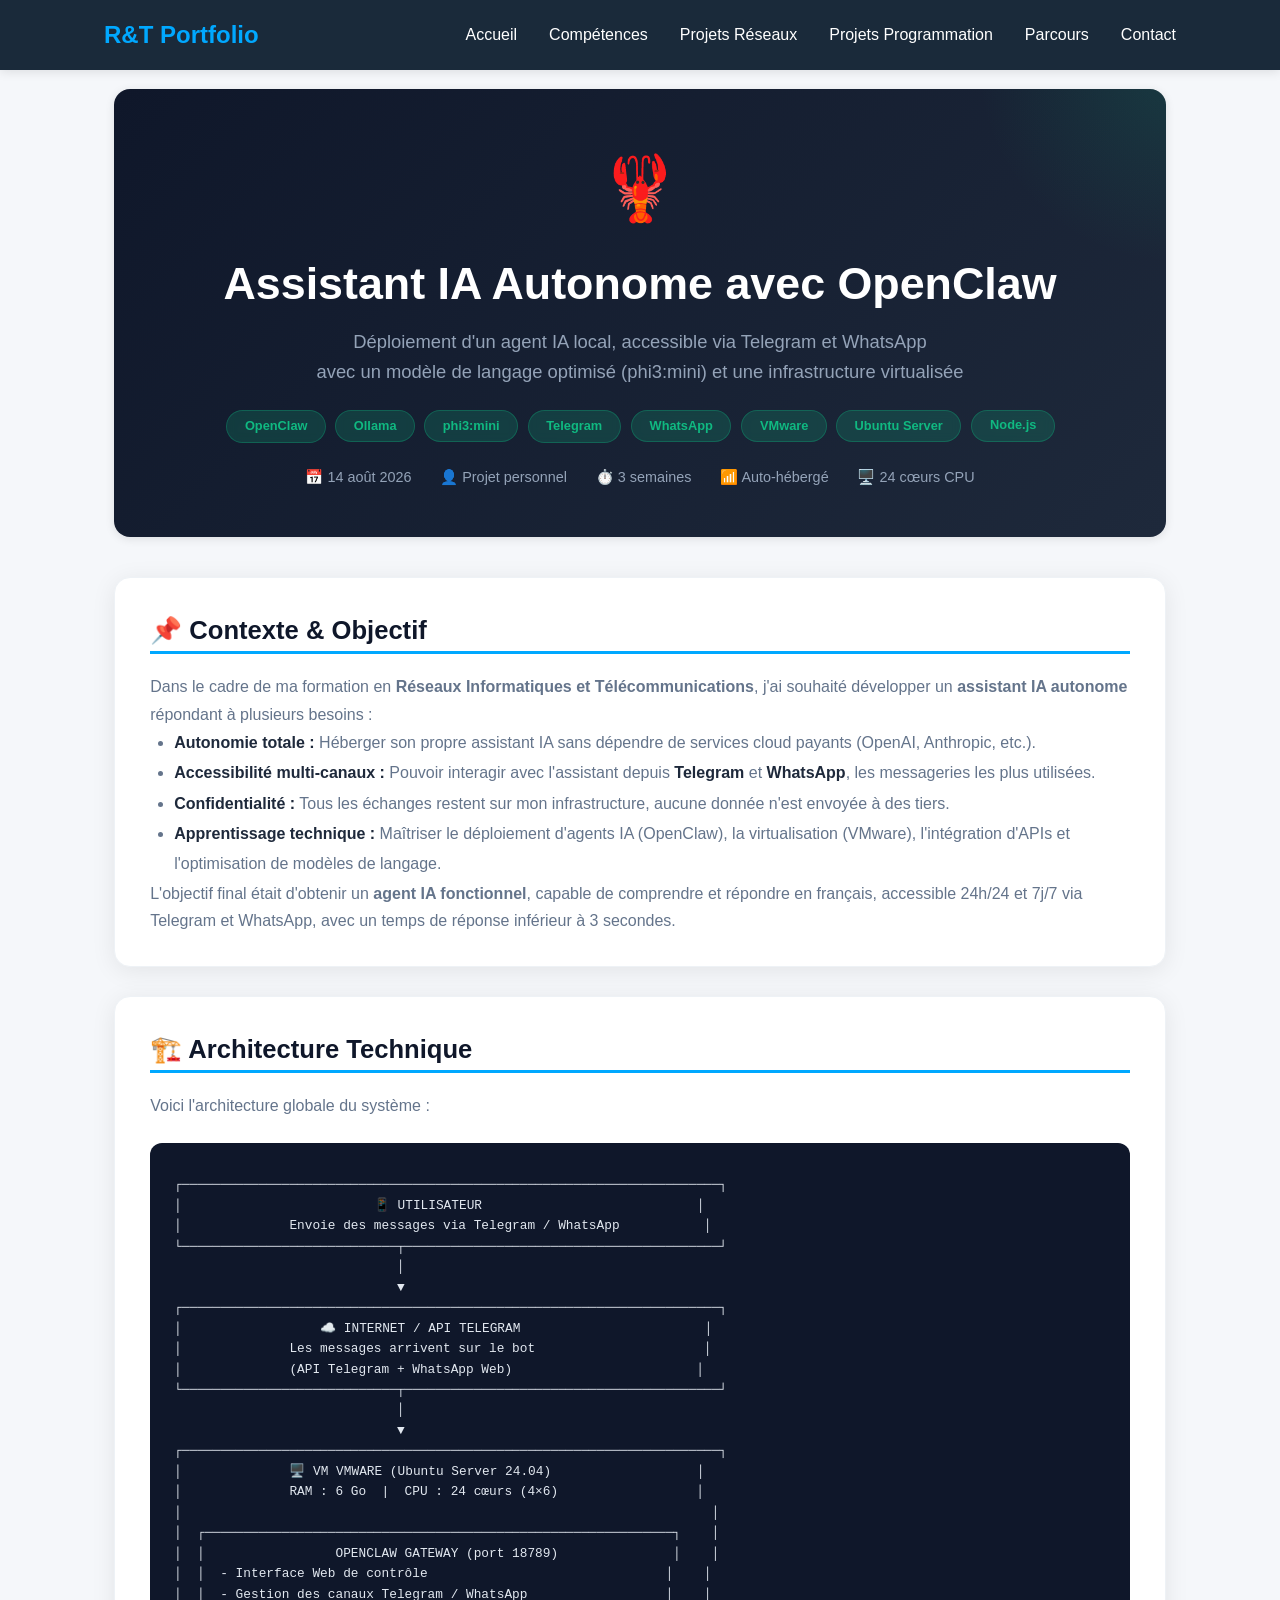
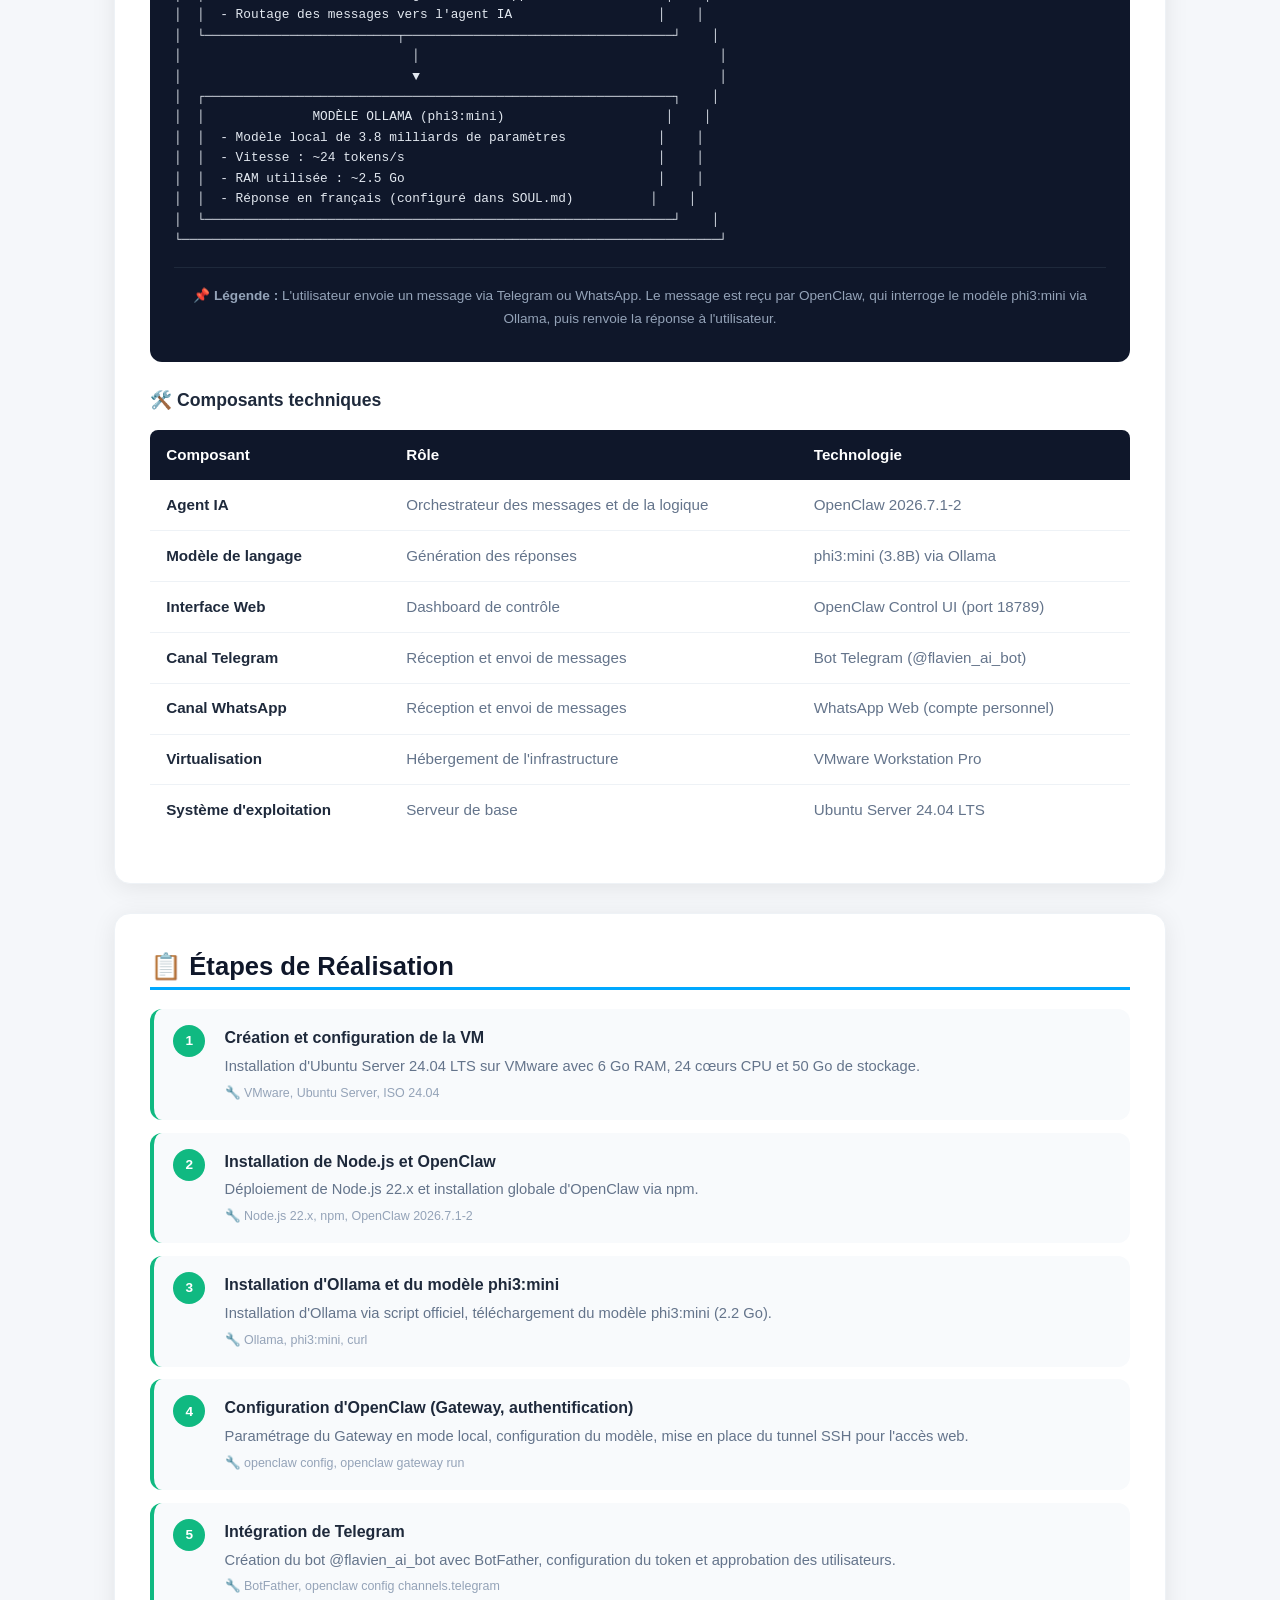
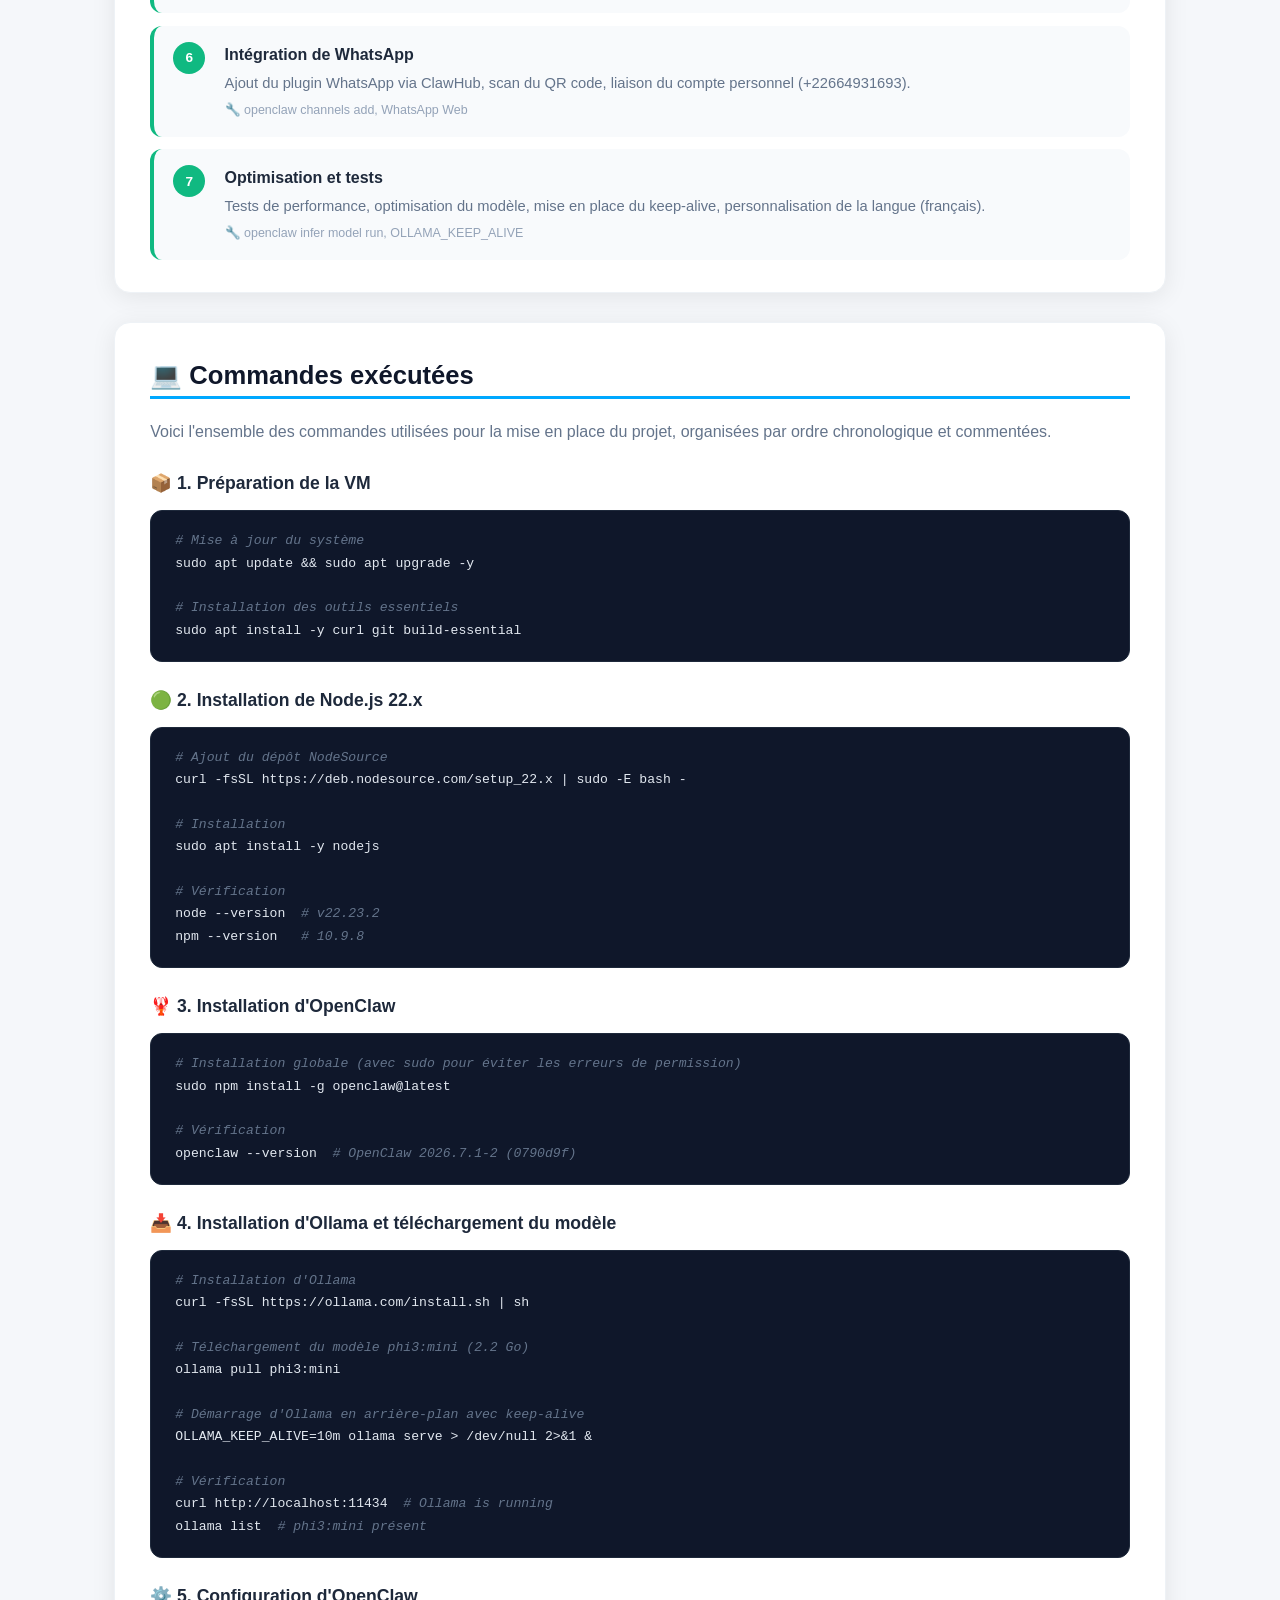
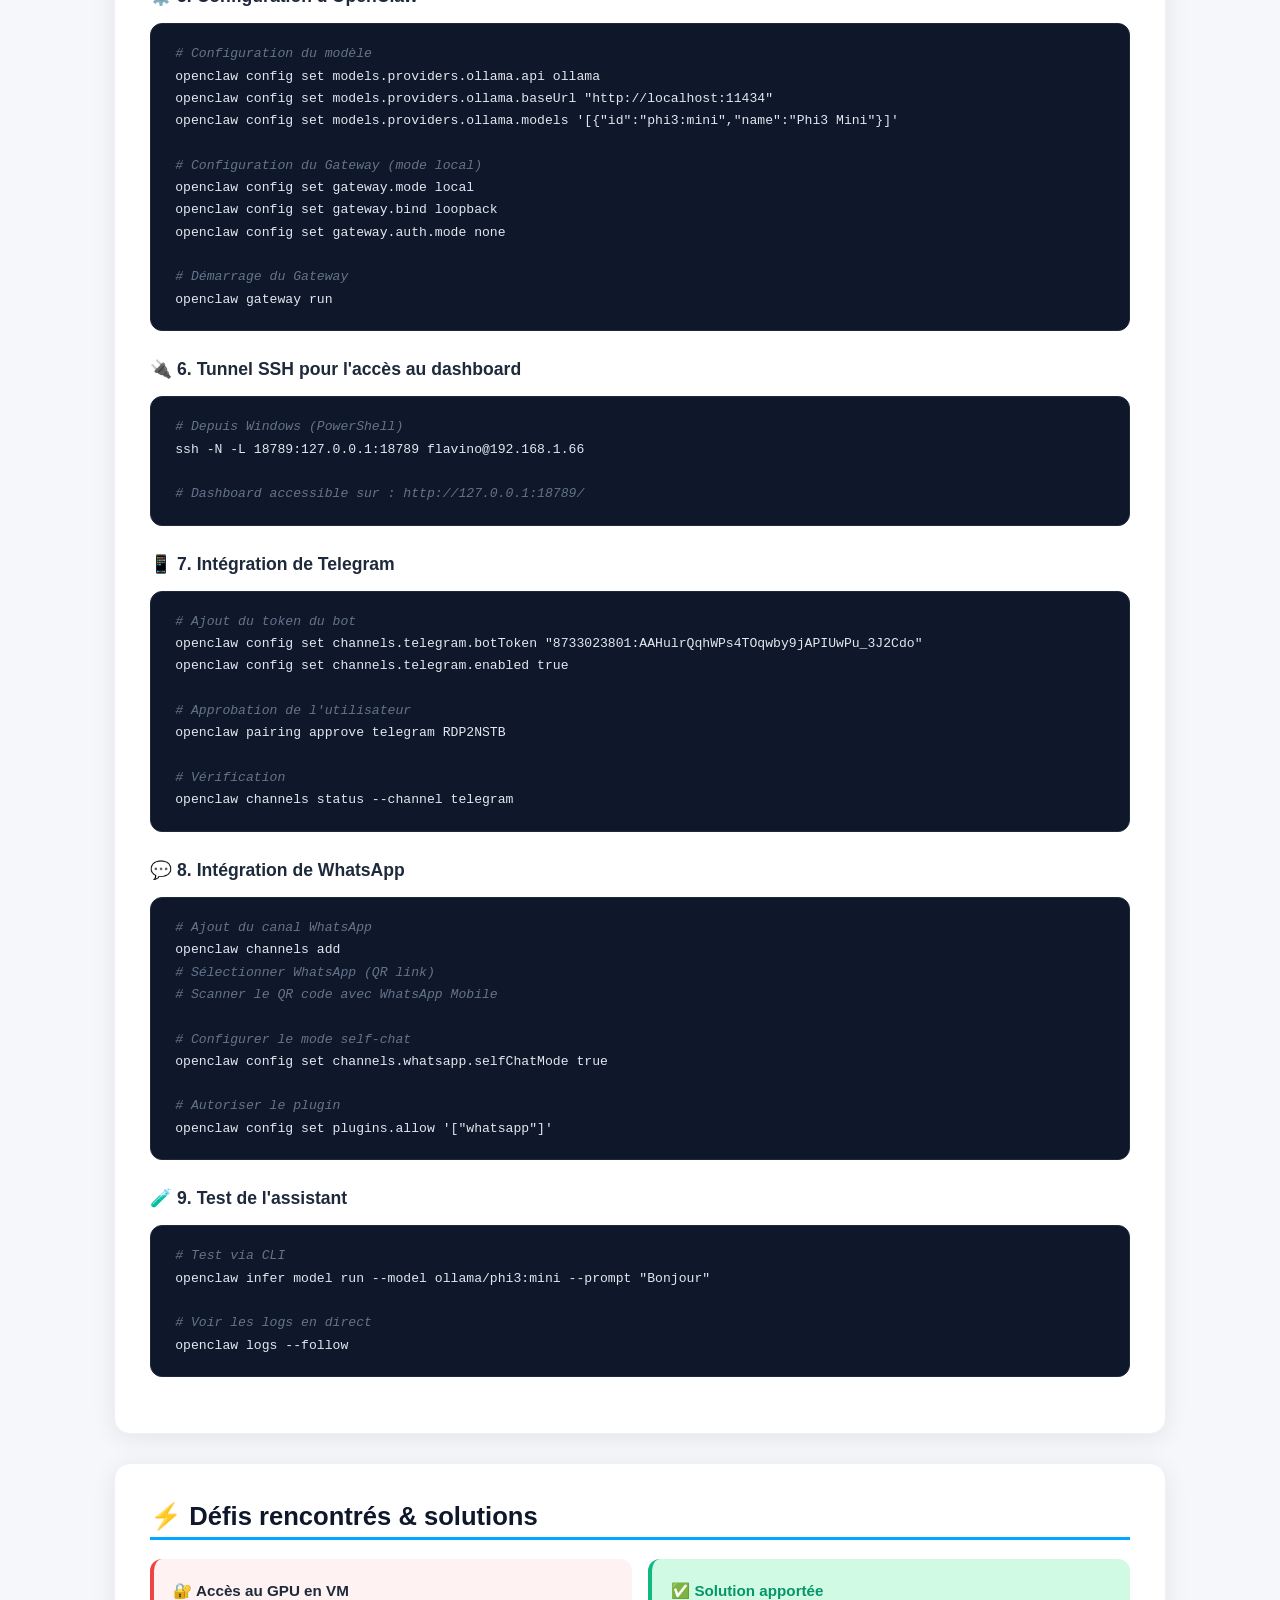
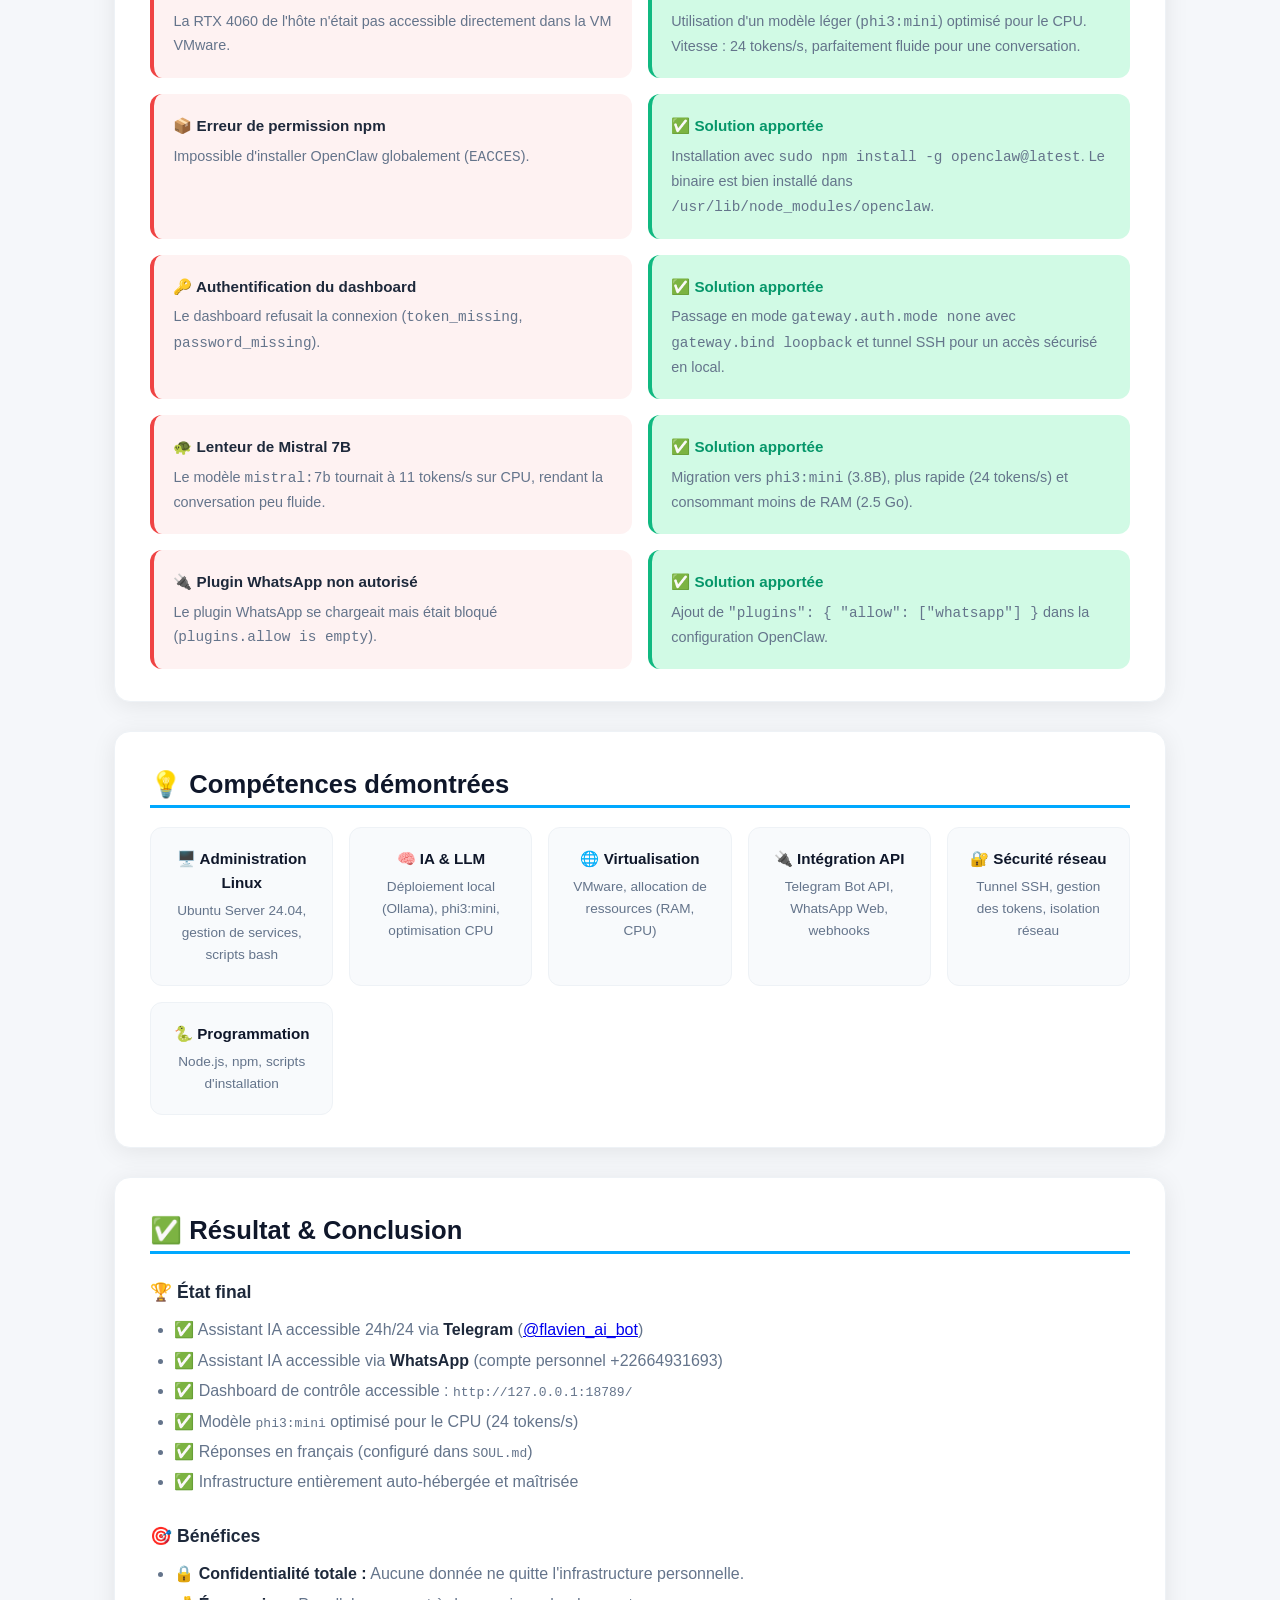
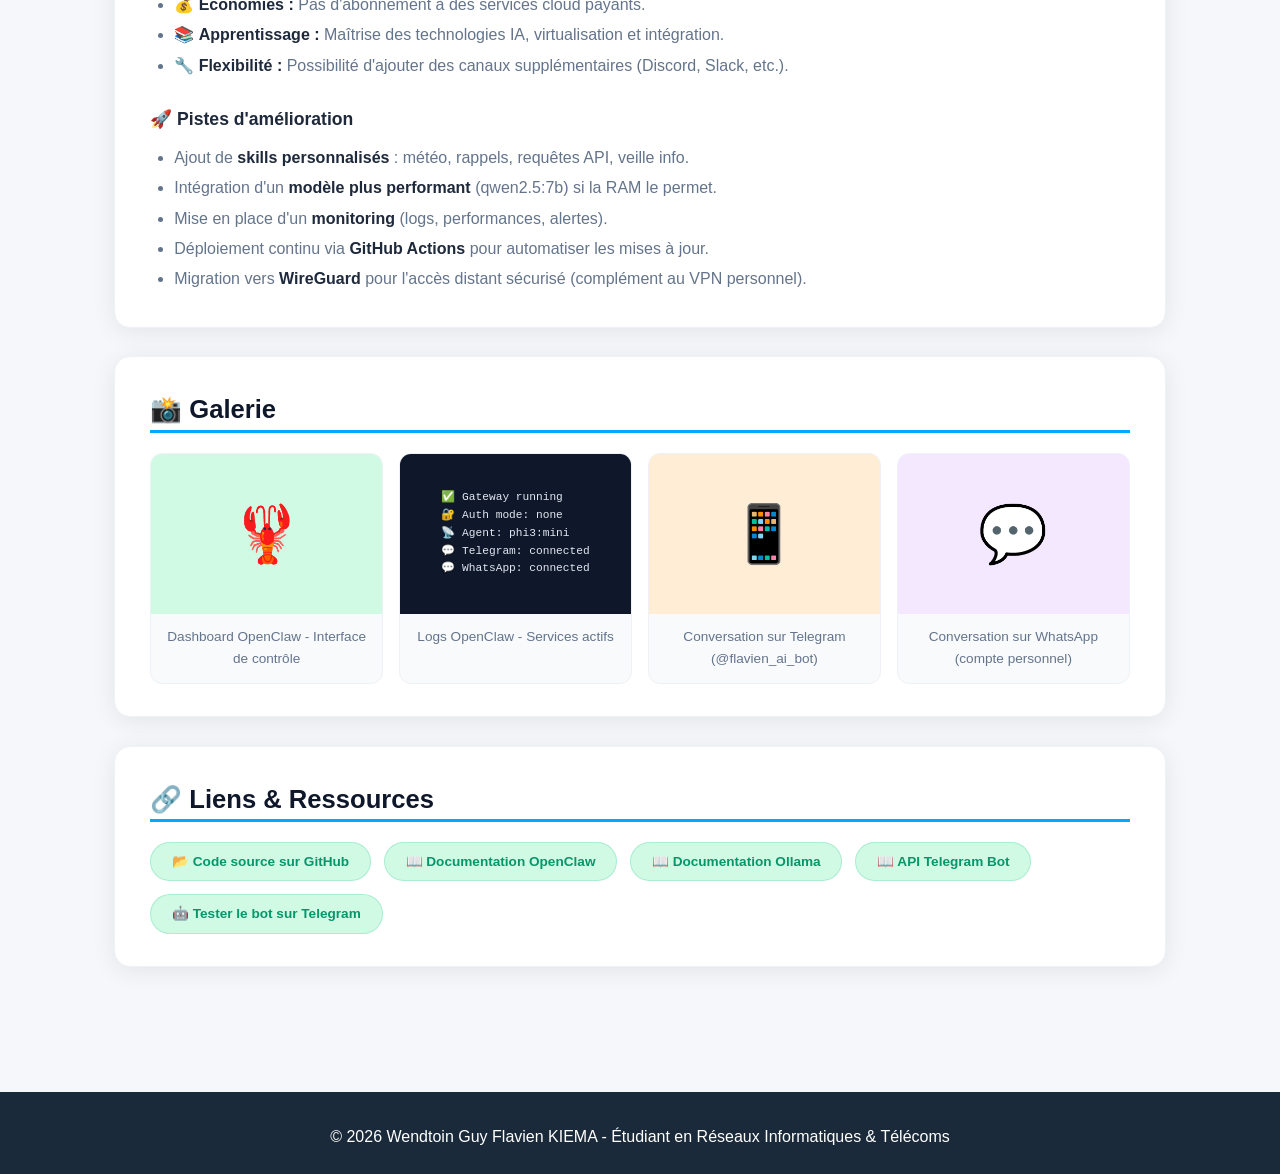
==== projets/openclaw-assistant/index.html @ 51201028 "Ajout du projet OpenClaw - Assistant IA Autonome" ====
<!DOCTYPE html>
<html lang="fr">
<head>
    <meta charset="UTF-8" />
    <meta name="viewport" content="width=device-width, initial-scale=1.0" />
    <meta name="description" content="Déploiement d'un assistant IA autonome avec OpenClaw, Ollama et intégration Telegram/WhatsApp." />
    <title>OpenClaw - Assistant IA Autonome</title>
    <link rel="stylesheet" href="../../css/style.css" />
    <style>
        /* ========== VARIABLES ========== */
        :root {
            --primary: #0f172a;
            --primary-light: #1e293b;
            --accent: #10b981;
            --accent-hover: #059669;
            --accent-light: #d1fae5;
            --text: #1e293b;
            --text-light: #64748b;
            --bg: #f8fafc;
            --white: #ffffff;
            --shadow: 0 4px 24px rgba(0, 0, 0, 0.08);
            --radius: 16px;
            --transition: 0.3s ease;
        }

        /* ========== PAGE LAYOUT ========== */
        .projet-detail {
            max-width: 1100px;
            margin: 0 auto;
            padding: 2rem 1.5rem 4rem;
        }

        /* ========== BACK LINK ========== */
        .back-link {
            display: inline-flex;
            align-items: center;
            gap: 0.5rem;
            color: var(--text-light);
            text-decoration: none;
            font-weight: 500;
            font-size: 0.95rem;
            transition: var(--transition);
            margin-bottom: 2rem;
        }
        .back-link:hover {
            color: var(--accent);
            transform: translateX(-4px);
        }

        /* ========== HEADER ========== */
        .projet-header {
            text-align: center;
            padding: 3rem 2rem;
            background: linear-gradient(135deg, var(--primary) 0%, var(--primary-light) 100%);
            border-radius: var(--radius);
            margin-bottom: 2.5rem;
            position: relative;
            overflow: hidden;
        }
        .projet-header::before {
            content: '';
            position: absolute;
            top: -50%;
            right: -20%;
            width: 400px;
            height: 400px;
            background: radial-gradient(circle, rgba(16, 185, 129, 0.15) 0%, transparent 70%);
            border-radius: 50%;
        }
        .projet-header .icon {
            font-size: 4rem;
            display: block;
            margin-bottom: 0.5rem;
            position: relative;
        }
        .projet-header h1 {
            font-size: 2.8rem;
            font-weight: 800;
            color: #fff;
            margin: 0.5rem 0;
            position: relative;
        }
        .projet-header .sous-titre {
            font-size: 1.15rem;
            color: #94a3b8;
            max-width: 650px;
            margin: 0 auto 1.5rem;
            position: relative;
        }
        .projet-badges {
            display: flex;
            flex-wrap: wrap;
            justify-content: center;
            gap: 0.6rem;
            position: relative;
        }
        .badge {
            background: rgba(16, 185, 129, 0.2);
            color: var(--accent);
            padding: 0.3rem 1.1rem;
            border-radius: 50px;
            font-size: 0.8rem;
            font-weight: 600;
            border: 1px solid rgba(16, 185, 129, 0.3);
            backdrop-filter: blur(4px);
        }
        .projet-meta {
            display: flex;
            justify-content: center;
            flex-wrap: wrap;
            gap: 1.8rem;
            margin-top: 1.5rem;
            color: #94a3b8;
            font-size: 0.9rem;
            position: relative;
        }
        .projet-meta span {
            display: flex;
            align-items: center;
            gap: 0.4rem;
        }

        /* ========== SECTIONS ========== */
        .projet-section {
            background: var(--white);
            padding: 2rem 2.2rem;
            margin: 1.8rem 0;
            border-radius: var(--radius);
            box-shadow: var(--shadow);
            border: 1px solid #eef2f6;
            transition: var(--transition);
        }
        .projet-section:hover {
            border-color: var(--accent);
        }
        .projet-section h2 {
            color: var(--primary);
            font-size: 1.6rem;
            font-weight: 700;
            margin-top: 0;
            margin-bottom: 1.2rem;
            display: flex;
            align-items: center;
            gap: 0.6rem;
        }
        .projet-section h3 {
            color: var(--text);
            font-size: 1.1rem;
            font-weight: 600;
            margin: 1.5rem 0 0.6rem;
        }
        .projet-section p {
            color: var(--text-light);
            line-height: 1.7;
        }
        .projet-section ul {
            color: var(--text-light);
            line-height: 1.9;
            padding-left: 1.5rem;
        }
        .projet-section ul li strong {
            color: var(--text);
        }

        /* ========== SCHÉMA ========== */
        .schema-container {
            background: #0f172a;
            padding: 2rem 1.5rem;
            border-radius: 12px;
            margin: 1.5rem 0;
            overflow-x: auto;
        }
        .schema-container pre {
            color: #e2e8f0;
            font-family: 'JetBrains Mono', 'Fira Code', monospace;
            font-size: 0.8rem;
            line-height: 1.6;
            margin: 0;
            white-space: pre;
        }
        .schema-container .schema-legend {
            color: #94a3b8;
            font-size: 0.85rem;
            margin-top: 1rem;
            text-align: center;
            border-top: 1px solid #1e293b;
            padding-top: 1rem;
        }

        /* ========== TABLEAU ========== */
        .component-table {
            width: 100%;
            border-collapse: collapse;
            margin: 1rem 0;
            font-size: 0.95rem;
        }
        .component-table th {
            background: var(--primary);
            color: #fff;
            padding: 0.8rem 1rem;
            text-align: left;
            font-weight: 600;
        }
        .component-table th:first-child { border-radius: 8px 0 0 0; }
        .component-table th:last-child { border-radius: 0 8px 0 0; }
        .component-table td {
            padding: 0.8rem 1rem;
            border-bottom: 1px solid #eef2f6;
            color: var(--text-light);
        }
        .component-table tr:last-child td { border-bottom: none; }
        .component-table tr:hover td { background: #f8fafc; }
        .component-table td strong { color: var(--text); }

        /* ========== TIMELINE ========== */
        .timeline-etapes {
            display: flex;
            flex-direction: column;
            gap: 0.8rem;
        }
        .etape-item {
            display: flex;
            align-items: flex-start;
            gap: 1.2rem;
            padding: 1rem 1.2rem;
            background: #f8fafc;
            border-radius: 12px;
            border-left: 4px solid var(--accent);
            transition: var(--transition);
        }
        .etape-item:hover {
            background: #f1f5f9;
            transform: translateX(4px);
        }
        .etape-numero {
            background: var(--accent);
            color: #fff;
            width: 32px;
            height: 32px;
            border-radius: 50%;
            display: flex;
            align-items: center;
            justify-content: center;
            font-weight: 700;
            font-size: 0.85rem;
            flex-shrink: 0;
        }
        .etape-contenu h4 {
            margin: 0 0 0.2rem 0;
            color: var(--text);
            font-size: 1rem;
        }
        .etape-contenu p {
            margin: 0;
            color: var(--text-light);
            font-size: 0.92rem;
        }
        .etape-contenu .etape-outils {
            font-size: 0.78rem;
            color: #94a3b8;
            margin-top: 0.3rem;
            display: block;
        }

        /* ========== DÉFIS ========== */
        .defis-grid {
            display: grid;
            grid-template-columns: 1fr 1fr;
            gap: 1rem;
        }
        .defi-card {
            padding: 1.2rem;
            border-radius: 12px;
            border-left: 4px solid #ef4444;
            background: #fef2f2;
        }
        .defi-card.solution {
            border-left-color: var(--accent);
            background: var(--accent-light);
        }
        .defi-card .defi-titre {
            font-weight: 700;
            color: var(--text);
            font-size: 0.95rem;
        }
        .defi-card .defi-desc {
            color: var(--text-light);
            font-size: 0.9rem;
            margin: 0.3rem 0 0 0;
        }
        .defi-card.solution .defi-titre { color: var(--accent-hover); }

        /* ========== COMPÉTENCES ========== */
        .competences-list {
            display: grid;
            grid-template-columns: repeat(auto-fit, minmax(180px, 1fr));
            gap: 1rem;
        }
        .competence-item {
            background: #f8fafc;
            padding: 1.2rem;
            border-radius: 12px;
            text-align: center;
            border: 1px solid #eef2f6;
            transition: var(--transition);
        }
        .competence-item:hover {
            border-color: var(--accent);
            transform: translateY(-2px);
        }
        .competence-item .cat {
            font-weight: 700;
            color: var(--primary);
            font-size: 0.95rem;
        }
        .competence-item .skills {
            font-size: 0.85rem;
            color: var(--text-light);
            margin-top: 0.3rem;
        }

        /* ========== CODE BLOCKS ========== */
        .code-block {
            background: #0f172a;
            border-radius: 12px;
            padding: 1.2rem 1.5rem;
            margin: 0.8rem 0 1.5rem 0;
            overflow-x: auto;
            border: 1px solid #1e293b;
        }
        .code-block pre {
            margin: 0;
            padding: 0;
            font-family: 'JetBrains Mono', 'Fira Code', 'Cascadia Code', monospace;
        }
        .code-block code {
            color: #e2e8f0;
            font-size: 0.82rem;
            line-height: 1.7;
            display: block;
            white-space: pre;
            font-family: 'JetBrains Mono', 'Fira Code', monospace;
        }
        .code-block .comment {
            color: #64748b;
            font-style: italic;
        }
        .code-block .command {
            color: #10b981;
        }
        .code-block .string {
            color: #fbbf24;
        }
        .code-block .variable {
            color: #60a5fa;
        }
        .code-block .red {
            color: #ef4444;
        }
        .code-block .yellow {
            color: #facc15;
        }

        /* ========== GALERIE ========== */
        .galerie-grid {
            display: grid;
            grid-template-columns: repeat(auto-fit, minmax(220px, 1fr));
            gap: 1rem;
        }
        .galerie-item {
            background: #f8fafc;
            border-radius: 12px;
            overflow: hidden;
            border: 1px solid #eef2f6;
            transition: var(--transition);
        }
        .galerie-item:hover {
            transform: translateY(-4px);
            box-shadow: var(--shadow);
        }
        .galerie-item .preview {
            height: 160px;
            display: flex;
            align-items: center;
            justify-content: center;
            font-size: 3.5rem;
            background: #f1f5f9;
        }
        .galerie-item .preview.green { background: #d1fae5; }
        .galerie-item .preview.dark { background: #0f172a; color: #e2e8f0; }
        .galerie-item .preview.orange { background: #ffedd5; }
        .galerie-item .preview.purple { background: #f3e8ff; }
        .galerie-item .caption {
            padding: 0.8rem;
            text-align: center;
            font-size: 0.85rem;
            color: var(--text-light);
            font-weight: 500;
        }

        /* ========== RESSOURCES ========== */
        .ressources-links {
            display: flex;
            flex-wrap: wrap;
            gap: 0.8rem;
        }
        .ressources-links a {
            background: var(--accent-light);
            color: var(--accent-hover);
            padding: 0.5rem 1.3rem;
            border-radius: 50px;
            text-decoration: none;
            font-weight: 600;
            font-size: 0.85rem;
            border: 1px solid rgba(16, 185, 129, 0.2);
            transition: var(--transition);
        }
        .ressources-links a:hover {
            background: var(--accent);
            color: #fff;
            transform: translateY(-2px);
        }

        /* ========== RESPONSIVE ========== */
        @media (max-width: 768px) {
            .projet-header h1 { font-size: 2rem; }
            .projet-header { padding: 2rem 1.2rem; }
            .projet-section { padding: 1.5rem; }
            .defis-grid { grid-template-columns: 1fr; }
            .projet-meta { gap: 1rem; }
            .schema-container pre { font-size: 0.65rem; }
            .component-table { font-size: 0.82rem; }
            .component-table th, .component-table td { padding: 0.5rem 0.7rem; }
            .competences-list { grid-template-columns: 1fr 1fr; }
            .galerie-grid { grid-template-columns: 1fr 1fr; }
            .code-block { padding: 0.8rem 1rem; }
            .code-block code { font-size: 0.7rem; line-height: 1.5; }
        }
        @media (max-width: 480px) {
            .projet-header h1 { font-size: 1.5rem; }
            .competences-list { grid-template-columns: 1fr; }
            .galerie-grid { grid-template-columns: 1fr; }
            .etape-item { flex-direction: column; align-items: stretch; }
        }
    </style>
</head>
<body>

<!-- ========== NAVIGATION ========== -->
<header>
    <nav>
        <div class="logo">R&amp;T Portfolio</div>
        <ul class="nav-links">
            <li><a href="../../index.html#accueil">Accueil</a></li>
            <li><a href="../../index.html#competences">Compétences</a></li>
            <li><a href="../../index.html#projets-reseaux">Projets Réseaux</a></li>
            <li><a href="../../index.html#projets-prog">Projets Programmation</a></li>
            <li><a href="../../index.html#parcours">Parcours</a></li>
            <li><a href="../../index.html#contact">Contact</a></li>
        </ul>
    </nav>
</header>

<!-- ========== PAGE PROJET ========== -->
<main class="projet-detail">

    <!-- Retour -->
    <a href="../../index.html#projets-prog" class="back-link">← Retour aux projets programmation</a>

    <!-- ===== EN-TÊTE ===== -->
    <header class="projet-header">
        <span class="icon">🦞</span>
        <h1>Assistant IA Autonome avec OpenClaw</h1>
        <p class="sous-titre">
            Déploiement d'un agent IA local, accessible via Telegram et WhatsApp<br/>
            avec un modèle de langage optimisé (phi3:mini) et une infrastructure virtualisée
        </p>
        <div class="projet-badges">
            <span class="badge">OpenClaw</span>
            <span class="badge">Ollama</span>
            <span class="badge">phi3:mini</span>
            <span class="badge">Telegram</span>
            <span class="badge">WhatsApp</span>
            <span class="badge">VMware</span>
            <span class="badge">Ubuntu Server</span>
            <span class="badge">Node.js</span>
        </div>
        <div class="projet-meta">
            <span>📅 14 août 2026</span>
            <span>👤 Projet personnel</span>
            <span>⏱️ 3 semaines</span>
            <span>📶 Auto-hébergé</span>
            <span>🖥️ 24 cœurs CPU</span>
        </div>
    </header>

    <!-- ===== CONTEXTE ===== -->
    <section class="projet-section">
        <h2>📌 Contexte &amp; Objectif</h2>
        <p>
            Dans le cadre de ma formation en <strong>Réseaux Informatiques et Télécommunications</strong>,
            j'ai souhaité développer un <strong>assistant IA autonome</strong> répondant à plusieurs besoins :
        </p>
        <ul>
            <li><strong>Autonomie totale :</strong> Héberger son propre assistant IA sans dépendre de services cloud payants (OpenAI, Anthropic, etc.).</li>
            <li><strong>Accessibilité multi-canaux :</strong> Pouvoir interagir avec l'assistant depuis <strong>Telegram</strong> et <strong>WhatsApp</strong>, les messageries les plus utilisées.</li>
            <li><strong>Confidentialité :</strong> Tous les échanges restent sur mon infrastructure, aucune donnée n'est envoyée à des tiers.</li>
            <li><strong>Apprentissage technique :</strong> Maîtriser le déploiement d'agents IA (OpenClaw), la virtualisation (VMware), l'intégration d'APIs et l'optimisation de modèles de langage.</li>
        </ul>
        <p>
            L'objectif final était d'obtenir un <strong>agent IA fonctionnel</strong>, capable de comprendre et répondre en français,
            accessible 24h/24 et 7j/7 via Telegram et WhatsApp, avec un temps de réponse inférieur à 3 secondes.
        </p>
    </section>

    <!-- ===== ARCHITECTURE ===== -->
    <section class="projet-section">
        <h2>🏗️ Architecture Technique</h2>
        <p>Voici l'architecture globale du système :</p>

        <div class="schema-container">
            <pre>
┌──────────────────────────────────────────────────────────────────────┐
│                         📱 UTILISATEUR                            │
│              Envoie des messages via Telegram / WhatsApp           │
└────────────────────────────┬─────────────────────────────────────────┘
                             │
                             ▼
┌──────────────────────────────────────────────────────────────────────┐
│                  ☁️ INTERNET / API TELEGRAM                        │
│              Les messages arrivent sur le bot                      │
│              (API Telegram + WhatsApp Web)                        │
└────────────────────────────┬─────────────────────────────────────────┘
                             │
                             ▼
┌──────────────────────────────────────────────────────────────────────┐
│              🖥️ VM VMWARE (Ubuntu Server 24.04)                   │
│              RAM : 6 Go  |  CPU : 24 cœurs (4×6)                  │
│                                                                     │
│  ┌─────────────────────────────────────────────────────────────┐    │
│  │                 OPENCLAW GATEWAY (port 18789)               │    │
│  │  - Interface Web de contrôle                               │    │
│  │  - Gestion des canaux Telegram / WhatsApp                  │    │
│  │  - Routage des messages vers l'agent IA                   │    │
│  └─────────────────────────┬───────────────────────────────────┘    │
│                              │                                       │
│                              ▼                                       │
│  ┌─────────────────────────────────────────────────────────────┐    │
│  │              MODÈLE OLLAMA (phi3:mini)                     │    │
│  │  - Modèle local de 3.8 milliards de paramètres            │    │
│  │  - Vitesse : ~24 tokens/s                                 │    │
│  │  - RAM utilisée : ~2.5 Go                                 │    │
│  │  - Réponse en français (configuré dans SOUL.md)          │    │
│  └─────────────────────────────────────────────────────────────┘    │
└──────────────────────────────────────────────────────────────────────┘</pre>
            <p class="schema-legend">
                📌 <strong>Légende :</strong> L'utilisateur envoie un message via Telegram ou WhatsApp.
                Le message est reçu par OpenClaw, qui interroge le modèle phi3:mini via Ollama,
                puis renvoie la réponse à l'utilisateur.
            </p>
        </div>

        <h3>🛠️ Composants techniques</h3>
        <table class="component-table">
            <thead>
                <tr>
                    <th>Composant</th>
                    <th>Rôle</th>
                    <th>Technologie</th>
                </tr>
            </thead>
            <tbody>
                <tr>
                    <td><strong>Agent IA</strong></td>
                    <td>Orchestrateur des messages et de la logique</td>
                    <td>OpenClaw 2026.7.1-2</td>
                </tr>
                <tr>
                    <td><strong>Modèle de langage</strong></td>
                    <td>Génération des réponses</td>
                    <td>phi3:mini (3.8B) via Ollama</td>
                </tr>
                <tr>
                    <td><strong>Interface Web</strong></td>
                    <td>Dashboard de contrôle</td>
                    <td>OpenClaw Control UI (port 18789)</td>
                </tr>
                <tr>
                    <td><strong>Canal Telegram</strong></td>
                    <td>Réception et envoi de messages</td>
                    <td>Bot Telegram (@flavien_ai_bot)</td>
                </tr>
                <tr>
                    <td><strong>Canal WhatsApp</strong></td>
                    <td>Réception et envoi de messages</td>
                    <td>WhatsApp Web (compte personnel)</td>
                </tr>
                <tr>
                    <td><strong>Virtualisation</strong></td>
                    <td>Hébergement de l'infrastructure</td>
                    <td>VMware Workstation Pro</td>
                </tr>
                <tr>
                    <td><strong>Système d'exploitation</strong></td>
                    <td>Serveur de base</td>
                    <td>Ubuntu Server 24.04 LTS</td>
                </tr>
            </tbody>
        </table>
    </section>

    <!-- ===== ÉTAPES ===== -->
    <section class="projet-section">
        <h2>📋 Étapes de Réalisation</h2>
        <div class="timeline-etapes">
            <div class="etape-item">
                <div class="etape-numero">1</div>
                <div class="etape-contenu">
                    <h4>Création et configuration de la VM</h4>
                    <p>Installation d'Ubuntu Server 24.04 LTS sur VMware avec 6 Go RAM, 24 cœurs CPU et 50 Go de stockage.</p>
                    <span class="etape-outils">🔧 VMware, Ubuntu Server, ISO 24.04</span>
                </div>
            </div>
            <div class="etape-item">
                <div class="etape-numero">2</div>
                <div class="etape-contenu">
                    <h4>Installation de Node.js et OpenClaw</h4>
                    <p>Déploiement de Node.js 22.x et installation globale d'OpenClaw via npm.</p>
                    <span class="etape-outils">🔧 Node.js 22.x, npm, OpenClaw 2026.7.1-2</span>
                </div>
            </div>
            <div class="etape-item">
                <div class="etape-numero">3</div>
                <div class="etape-contenu">
                    <h4>Installation d'Ollama et du modèle phi3:mini</h4>
                    <p>Installation d'Ollama via script officiel, téléchargement du modèle phi3:mini (2.2 Go).</p>
                    <span class="etape-outils">🔧 Ollama, phi3:mini, curl</span>
                </div>
            </div>
            <div class="etape-item">
                <div class="etape-numero">4</div>
                <div class="etape-contenu">
                    <h4>Configuration d'OpenClaw (Gateway, authentification)</h4>
                    <p>Paramétrage du Gateway en mode local, configuration du modèle, mise en place du tunnel SSH pour l'accès web.</p>
                    <span class="etape-outils">🔧 openclaw config, openclaw gateway run</span>
                </div>
            </div>
            <div class="etape-item">
                <div class="etape-numero">5</div>
                <div class="etape-contenu">
                    <h4>Intégration de Telegram</h4>
                    <p>Création du bot @flavien_ai_bot avec BotFather, configuration du token et approbation des utilisateurs.</p>
                    <span class="etape-outils">🔧 BotFather, openclaw config channels.telegram</span>
                </div>
            </div>
            <div class="etape-item">
                <div class="etape-numero">6</div>
                <div class="etape-contenu">
                    <h4>Intégration de WhatsApp</h4>
                    <p>Ajout du plugin WhatsApp via ClawHub, scan du QR code, liaison du compte personnel (+22664931693).</p>
                    <span class="etape-outils">🔧 openclaw channels add, WhatsApp Web</span>
                </div>
            </div>
            <div class="etape-item">
                <div class="etape-numero">7</div>
                <div class="etape-contenu">
                    <h4>Optimisation et tests</h4>
                    <p>Tests de performance, optimisation du modèle, mise en place du keep-alive, personnalisation de la langue (français).</p>
                    <span class="etape-outils">🔧 openclaw infer model run, OLLAMA_KEEP_ALIVE</span>
                </div>
            </div>
        </div>
    </section>

    <!-- ===== COMMANDES EXÉCUTÉES ===== -->
    <section class="projet-section">
        <h2>💻 Commandes exécutées</h2>
        <p>
            Voici l'ensemble des commandes utilisées pour la mise en place du projet,
            organisées par ordre chronologique et commentées.
        </p>

        <!-- Étape 1 : Préparation -->
        <h3>📦 1. Préparation de la VM</h3>
        <div class="code-block">
            <pre><code><span class="comment"># Mise à jour du système</span>
sudo apt update && sudo apt upgrade -y

<span class="comment"># Installation des outils essentiels</span>
sudo apt install -y curl git build-essential</code></pre>
        </div>

        <!-- Étape 2 : Installation Node.js -->
        <h3>🟢 2. Installation de Node.js 22.x</h3>
        <div class="code-block">
            <pre><code><span class="comment"># Ajout du dépôt NodeSource</span>
curl -fsSL https://deb.nodesource.com/setup_22.x | sudo -E bash -

<span class="comment"># Installation</span>
sudo apt install -y nodejs

<span class="comment"># Vérification</span>
node --version  <span class="comment"># v22.23.2</span>
npm --version   <span class="comment"># 10.9.8</span></code></pre>
        </div>

        <!-- Étape 3 : Installation OpenClaw -->
        <h3>🦞 3. Installation d'OpenClaw</h3>
        <div class="code-block">
            <pre><code><span class="comment"># Installation globale (avec sudo pour éviter les erreurs de permission)</span>
sudo npm install -g openclaw@latest

<span class="comment"># Vérification</span>
openclaw --version  <span class="comment"># OpenClaw 2026.7.1-2 (0790d9f)</span></code></pre>
        </div>

        <!-- Étape 4 : Installation Ollama -->
        <h3>📥 4. Installation d'Ollama et téléchargement du modèle</h3>
        <div class="code-block">
            <pre><code><span class="comment"># Installation d'Ollama</span>
curl -fsSL https://ollama.com/install.sh | sh

<span class="comment"># Téléchargement du modèle phi3:mini (2.2 Go)</span>
ollama pull phi3:mini

<span class="comment"># Démarrage d'Ollama en arrière-plan avec keep-alive</span>
OLLAMA_KEEP_ALIVE=10m ollama serve > /dev/null 2>&1 &

<span class="comment"># Vérification</span>
curl http://localhost:11434  <span class="comment"># Ollama is running</span>
ollama list  <span class="comment"># phi3:mini présent</span></code></pre>
        </div>

        <!-- Étape 5 : Configuration OpenClaw -->
        <h3>⚙️ 5. Configuration d'OpenClaw</h3>
        <div class="code-block">
            <pre><code><span class="comment"># Configuration du modèle</span>
openclaw config set models.providers.ollama.api ollama
openclaw config set models.providers.ollama.baseUrl "http://localhost:11434"
openclaw config set models.providers.ollama.models '[{"id":"phi3:mini","name":"Phi3 Mini"}]'

<span class="comment"># Configuration du Gateway (mode local)</span>
openclaw config set gateway.mode local
openclaw config set gateway.bind loopback
openclaw config set gateway.auth.mode none

<span class="comment"># Démarrage du Gateway</span>
openclaw gateway run</code></pre>
        </div>

        <!-- Étape 6 : Tunnel SSH -->
        <h3>🔌 6. Tunnel SSH pour l'accès au dashboard</h3>
        <div class="code-block">
            <pre><code><span class="comment"># Depuis Windows (PowerShell)</span>
ssh -N -L 18789:127.0.0.1:18789 flavino@192.168.1.66

<span class="comment"># Dashboard accessible sur : http://127.0.0.1:18789/</span></code></pre>
        </div>

        <!-- Étape 7 : Intégration Telegram -->
        <h3>📱 7. Intégration de Telegram</h3>
        <div class="code-block">
            <pre><code><span class="comment"># Ajout du token du bot</span>
openclaw config set channels.telegram.botToken "8733023801:AAHulrQqhWPs4TOqwby9jAPIUwPu_3J2Cdo"
openclaw config set channels.telegram.enabled true

<span class="comment"># Approbation de l'utilisateur</span>
openclaw pairing approve telegram RDP2NSTB

<span class="comment"># Vérification</span>
openclaw channels status --channel telegram</code></pre>
        </div>

        <!-- Étape 8 : Intégration WhatsApp -->
        <h3>💬 8. Intégration de WhatsApp</h3>
        <div class="code-block">
            <pre><code><span class="comment"># Ajout du canal WhatsApp</span>
openclaw channels add
<span class="comment"># Sélectionner WhatsApp (QR link)</span>
<span class="comment"># Scanner le QR code avec WhatsApp Mobile</span>

<span class="comment"># Configurer le mode self-chat</span>
openclaw config set channels.whatsapp.selfChatMode true

<span class="comment"># Autoriser le plugin</span>
openclaw config set plugins.allow '["whatsapp"]'</code></pre>
        </div>

        <!-- Étape 9 : Test -->
        <h3>🧪 9. Test de l'assistant</h3>
        <div class="code-block">
            <pre><code><span class="comment"># Test via CLI</span>
openclaw infer model run --model ollama/phi3:mini --prompt "Bonjour"

<span class="comment"># Voir les logs en direct</span>
openclaw logs --follow</code></pre>
        </div>
    </section>

    <!-- ===== DÉFIS ===== -->
    <section class="projet-section">
        <h2>⚡ Défis rencontrés &amp; solutions</h2>
        <div class="defis-grid">
            <div class="defi-card">
                <p class="defi-titre">🔐 Accès au GPU en VM</p>
                <p class="defi-desc">La RTX 4060 de l'hôte n'était pas accessible directement dans la VM VMware.</p>
            </div>
            <div class="defi-card solution">
                <p class="defi-titre">✅ Solution apportée</p>
                <p class="defi-desc">Utilisation d'un modèle léger (<code>phi3:mini</code>) optimisé pour le CPU. Vitesse : 24 tokens/s, parfaitement fluide pour une conversation.</p>
            </div>
            <div class="defi-card">
                <p class="defi-titre">📦 Erreur de permission npm</p>
                <p class="defi-desc">Impossible d'installer OpenClaw globalement (<code>EACCES</code>).</p>
            </div>
            <div class="defi-card solution">
                <p class="defi-titre">✅ Solution apportée</p>
                <p class="defi-desc">Installation avec <code>sudo npm install -g openclaw@latest</code>. Le binaire est bien installé dans <code>/usr/lib/node_modules/openclaw</code>.</p>
            </div>
            <div class="defi-card">
                <p class="defi-titre">🔑 Authentification du dashboard</p>
                <p class="defi-desc">Le dashboard refusait la connexion (<code>token_missing</code>, <code>password_missing</code>).</p>
            </div>
            <div class="defi-card solution">
                <p class="defi-titre">✅ Solution apportée</p>
                <p class="defi-desc">Passage en mode <code>gateway.auth.mode none</code> avec <code>gateway.bind loopback</code> et tunnel SSH pour un accès sécurisé en local.</p>
            </div>
            <div class="defi-card">
                <p class="defi-titre">🐢 Lenteur de Mistral 7B</p>
                <p class="defi-desc">Le modèle <code>mistral:7b</code> tournait à 11 tokens/s sur CPU, rendant la conversation peu fluide.</p>
            </div>
            <div class="defi-card solution">
                <p class="defi-titre">✅ Solution apportée</p>
                <p class="defi-desc">Migration vers <code>phi3:mini</code> (3.8B), plus rapide (24 tokens/s) et consommant moins de RAM (2.5 Go).</p>
            </div>
            <div class="defi-card">
                <p class="defi-titre">🔌 Plugin WhatsApp non autorisé</p>
                <p class="defi-desc">Le plugin WhatsApp se chargeait mais était bloqué (<code>plugins.allow is empty</code>).</p>
            </div>
            <div class="defi-card solution">
                <p class="defi-titre">✅ Solution apportée</p>
                <p class="defi-desc">Ajout de <code>"plugins": { "allow": ["whatsapp"] }</code> dans la configuration OpenClaw.</p>
            </div>
        </div>
    </section>

    <!-- ===== COMPÉTENCES ===== -->
    <section class="projet-section">
        <h2>💡 Compétences démontrées</h2>
        <div class="competences-list">
            <div class="competence-item">
                <div class="cat">🖥️ Administration Linux</div>
                <div class="skills">Ubuntu Server 24.04, gestion de services, scripts bash</div>
            </div>
            <div class="competence-item">
                <div class="cat">🧠 IA &amp; LLM</div>
                <div class="skills">Déploiement local (Ollama), phi3:mini, optimisation CPU</div>
            </div>
            <div class="competence-item">
                <div class="cat">🌐 Virtualisation</div>
                <div class="skills">VMware, allocation de ressources (RAM, CPU)</div>
            </div>
            <div class="competence-item">
                <div class="cat">🔌 Intégration API</div>
                <div class="skills">Telegram Bot API, WhatsApp Web, webhooks</div>
            </div>
            <div class="competence-item">
                <div class="cat">🔐 Sécurité réseau</div>
                <div class="skills">Tunnel SSH, gestion des tokens, isolation réseau</div>
            </div>
            <div class="competence-item">
                <div class="cat">🐍 Programmation</div>
                <div class="skills">Node.js, npm, scripts d'installation</div>
            </div>
        </div>
    </section>

    <!-- ===== RÉSULTAT ===== -->
    <section class="projet-section">
        <h2>✅ Résultat &amp; Conclusion</h2>

        <h3>🏆 État final</h3>
        <ul>
            <li>✅ Assistant IA accessible 24h/24 via <strong>Telegram</strong> (<a href="https://t.me/flavien_ai_bot" target="_blank">@flavien_ai_bot</a>)</li>
            <li>✅ Assistant IA accessible via <strong>WhatsApp</strong> (compte personnel +22664931693)</li>
            <li>✅ Dashboard de contrôle accessible : <code>http://127.0.0.1:18789/</code></li>
            <li>✅ Modèle <code>phi3:mini</code> optimisé pour le CPU (24 tokens/s)</li>
            <li>✅ Réponses en français (configuré dans <code>SOUL.md</code>)</li>
            <li>✅ Infrastructure entièrement auto-hébergée et maîtrisée</li>
        </ul>

        <h3>🎯 Bénéfices</h3>
        <ul>
            <li>🔒 <strong>Confidentialité totale :</strong> Aucune donnée ne quitte l'infrastructure personnelle.</li>
            <li>💰 <strong>Économies :</strong> Pas d'abonnement à des services cloud payants.</li>
            <li>📚 <strong>Apprentissage :</strong> Maîtrise des technologies IA, virtualisation et intégration.</li>
            <li>🔧 <strong>Flexibilité :</strong> Possibilité d'ajouter des canaux supplémentaires (Discord, Slack, etc.).</li>
        </ul>

        <h3>🚀 Pistes d'amélioration</h3>
        <ul>
            <li>Ajout de <strong>skills personnalisés</strong> : météo, rappels, requêtes API, veille info.</li>
            <li>Intégration d'un <strong>modèle plus performant</strong> (qwen2.5:7b) si la RAM le permet.</li>
            <li>Mise en place d'un <strong>monitoring</strong> (logs, performances, alertes).</li>
            <li>Déploiement continu via <strong>GitHub Actions</strong> pour automatiser les mises à jour.</li>
            <li>Migration vers <strong>WireGuard</strong> pour l'accès distant sécurisé (complément au VPN personnel).</li>
        </ul>
    </section>

    <!-- ===== GALERIE ===== -->
    <section class="projet-section">
        <h2>📸 Galerie</h2>
        <div class="galerie-grid">
            <div class="galerie-item">
                <div class="preview green">🦞</div>
                <div class="caption">Dashboard OpenClaw - Interface de contrôle</div>
            </div>
            <div class="galerie-item">
                <div class="preview dark">
                    <span style="font-size:0.7rem;font-family:monospace;text-align:left;display:block;padding:0.5rem;">
                        ✅ Gateway running<br/>
                        🔐 Auth mode: none<br/>
                        📡 Agent: phi3:mini<br/>
                        💬 Telegram: connected<br/>
                        💬 WhatsApp: connected
                    </span>
                </div>
                <div class="caption">Logs OpenClaw - Services actifs</div>
            </div>
            <div class="galerie-item">
                <div class="preview orange">📱</div>
                <div class="caption">Conversation sur Telegram (@flavien_ai_bot)</div>
            </div>
            <div class="galerie-item">
                <div class="preview purple">💬</div>
                <div class="caption">Conversation sur WhatsApp (compte personnel)</div>
            </div>
        </div>
    </section>

    <!-- ===== RESSOURCES ===== -->
    <section class="projet-section">
        <h2>🔗 Liens &amp; Ressources</h2>
        <div class="ressources-links">
            <a href="https://github.com/Flavino-Hack/openclaw-assistant" target="_blank">📂 Code source sur GitHub</a>
            <a href="https://openclaw.ai" target="_blank">📖 Documentation OpenClaw</a>
            <a href="https://ollama.com" target="_blank">📖 Documentation Ollama</a>
            <a href="https://core.telegram.org/bots" target="_blank">📖 API Telegram Bot</a>
            <a href="https://t.me/flavien_ai_bot" target="_blank">🤖 Tester le bot sur Telegram</a>
        </div>
    </section>

</main>

<!-- ========== FOOTER ========== -->
<footer>
    <p>© 2026 Wendtoin Guy Flavien KIEMA - Étudiant en Réseaux Informatiques &amp; Télécoms</p>
</footer>

<script src="../../js/main.js"></script>
</body>
</html>
---- css/style.css ----
* {
    margin: 0;
    padding: 0;
    box-sizing: border-box;
}

body {
    font-family: 'Segoe UI', Tahoma, Geneva, Verdana, sans-serif;
    line-height: 1.6;
    color: #333;
    background-color: #f5f7fa;
}

/* Navigation */
header {
    background: #1a2a3a;
    color: white;
    position: fixed;
    width: 100%;
    top: 0;
    z-index: 100;
    box-shadow: 0 2px 10px rgba(0,0,0,0.1);
}

nav {
    display: flex;
    justify-content: space-between;
    align-items: center;
    padding: 1rem 5%;
    max-width: 1200px;
    margin: 0 auto;
}

.logo {
    font-size: 1.5rem;
    font-weight: bold;
    color: #00a8ff;
}

.nav-links {
    display: flex;
    list-style: none;
    gap: 2rem;
}

.nav-links a {
    color: white;
    text-decoration: none;
    transition: color 0.3s;
}

.nav-links a:hover {
    color: #00a8ff;
}

/* Sections générales */
section {
    padding: 5rem 5%;
    max-width: 1200px;
    margin: 0 auto;
}

h2 {
    font-size: 2.2rem;
    margin-bottom: 2rem;
    text-align: center;
    color: #1a2a3a;
    border-bottom: 3px solid #00a8ff;
    display: inline-block;
    width: auto;
}

/* Hero section */
.hero {
    background: linear-gradient(135deg, #1a2a3a 0%, #2c3e50 100%);
    color: white;
    text-align: center;
    margin-top: 60px;
    border-radius: 0 0 20px 20px;
}

.hero-content {
    max-width: 800px;
    margin: 0 auto;
}

.hero h1 {
    font-size: 2.5rem;
    margin-bottom: 1rem;
}

.highlight {
    color: #00a8ff;
}

.tagline {
    font-size: 1.2rem;
    margin-bottom: 1rem;
}

/* Boutons */
.btn {
    display: inline-block;
    padding: 12px 30px;
    border-radius: 5px;
    text-decoration: none;
    margin: 0.5rem;
    transition: transform 0.3s;
}

.btn:hover {
    transform: translateY(-2px);
}

.btn-primary {
    background: #00a8ff;
    color: white;
}

.btn-secondary {
    background: transparent;
    color: white;
    border: 2px solid white;
}

.btn-small {
    display: inline-block;
    margin-top: 1rem;
    color: #00a8ff;
    text-decoration: none;
    font-weight: bold;
}

/* Grille compétences */
.skills-grid {
    display: grid;
    grid-template-columns: repeat(auto-fit, minmax(300px, 1fr));
    gap: 2rem;
    margin-top: 2rem;
}

.skill-card {
    background: white;
    padding: 1.5rem;
    border-radius: 10px;
    box-shadow: 0 2px 10px rgba(0,0,0,0.1);
    transition: transform 0.3s;
}

.skill-card:hover {
    transform: translateY(-5px);
}

.skill-card h3 {
    margin-bottom: 1rem;
    color: #1a2a3a;
}

.skill-card ul {
    list-style: none;
    padding-left: 0;
}

.skill-card li {
    padding: 0.3rem 0;
    padding-left: 1.2rem;
    position: relative;
}

.skill-card li:before {
    content: "▹";
    position: absolute;
    left: 0;
    color: #00a8ff;
}

/* Projets */
.projets-grid {
    display: grid;
    grid-template-columns: repeat(auto-fit, minmax(300px, 1fr));
    gap: 2rem;
    margin-top: 2rem;
}

.projet-card {
    background: white;
    border-radius: 10px;
    overflow: hidden;
    box-shadow: 0 2px 10px rgba(0,0,0,0.1);
    transition: transform 0.3s;
}

.projet-card:hover {
    transform: translateY(-5px);
}

.projet-image {
    background: linear-gradient(135deg, #667eea 0%, #764ba2 100%);
    height: 120px;
    display: flex;
    align-items: center;
    justify-content: center;
    font-size: 3rem;
}

.projet-card h3 {
    padding: 1rem 1rem 0;
    color: #1a2a3a;
}

.projet-card p {
    padding: 0 1rem;
    color: #666;
    font-size: 0.9rem;
}

.tech-tags {
    padding: 1rem;
    display: flex;
    gap: 0.5rem;
    flex-wrap: wrap;
}

.tech-tags span {
    background: #e0e7ff;
    color: #1a2a3a;
    padding: 0.2rem 0.6rem;
    border-radius: 15px;
    font-size: 0.75rem;
}

.projet-card .btn-small {
    margin: 0 1rem 1rem;
    display: inline-block;
}

/* Timeline parcours */
.timeline {
    position: relative;
    max-width: 800px;
    margin: 2rem auto;
}

.timeline-item {
    display: flex;
    margin-bottom: 2rem;
}

.timeline-date {
    min-width: 120px;
    font-weight: bold;
    color: #00a8ff;
}

.timeline-content {
    background: white;
    padding: 1rem;
    border-radius: 8px;
    box-shadow: 0 2px 5px rgba(0,0,0,0.1);
    flex: 1;
}

/* Contact */
.contact-container {
    display: grid;
    grid-template-columns: 1fr 1fr;
    gap: 2rem;
    margin-top: 2rem;
}

.contact-info p {
    margin: 1rem 0;
    padding: 0.8rem;
    background: white;
    border-radius: 8px;
}

.contact-form {
    display: flex;
    flex-direction: column;
    gap: 1rem;
}

.contact-form input,
.contact-form textarea {
    padding: 0.8rem;
    border: 1px solid #ddd;
    border-radius: 5px;
    font-family: inherit;
}

.contact-form button {
    cursor: pointer;
    border: none;
}

/* Footer */
footer {
    text-align: center;
    padding: 2rem;
    background: #1a2a3a;
    color: white;
    margin-top: 2rem;
}

/* Responsive */
@media (max-width: 768px) {
    .nav-links {
        display: none;
    }
    
    .hero h1 {
        font-size: 1.8rem;
    }
    
    .contact-container {
        grid-template-columns: 1fr;
    }
    
    .timeline-item {
        flex-direction: column;
    }
    
    .timeline-date {
        margin-bottom: 0.5rem;
    }
}
/* Style pour les sous-titres de section */
.section-subtitle {
    text-align: center;
    color: #666;
    margin-bottom: 2rem;
    font-size: 1.1rem;
}

/* Ajouter un peu d'espace entre les sections */
#projets-reseaux, #projets-prog {
    padding-top: 4rem;
}

/* Effet spécial au survol des projets */
.projet-card .btn-small {
    transition: all 0.3s;
}

.projet-card:hover .btn-small {
    padding-left: 1.5rem;
}

/* Navigation plus fluide */
html {
    scroll-behavior: smooth;
}

/* Responsive pour petits écrans */
@media (max-width: 768px) {
    .projet-card h3 {
        font-size: 1.1rem;
    }
}
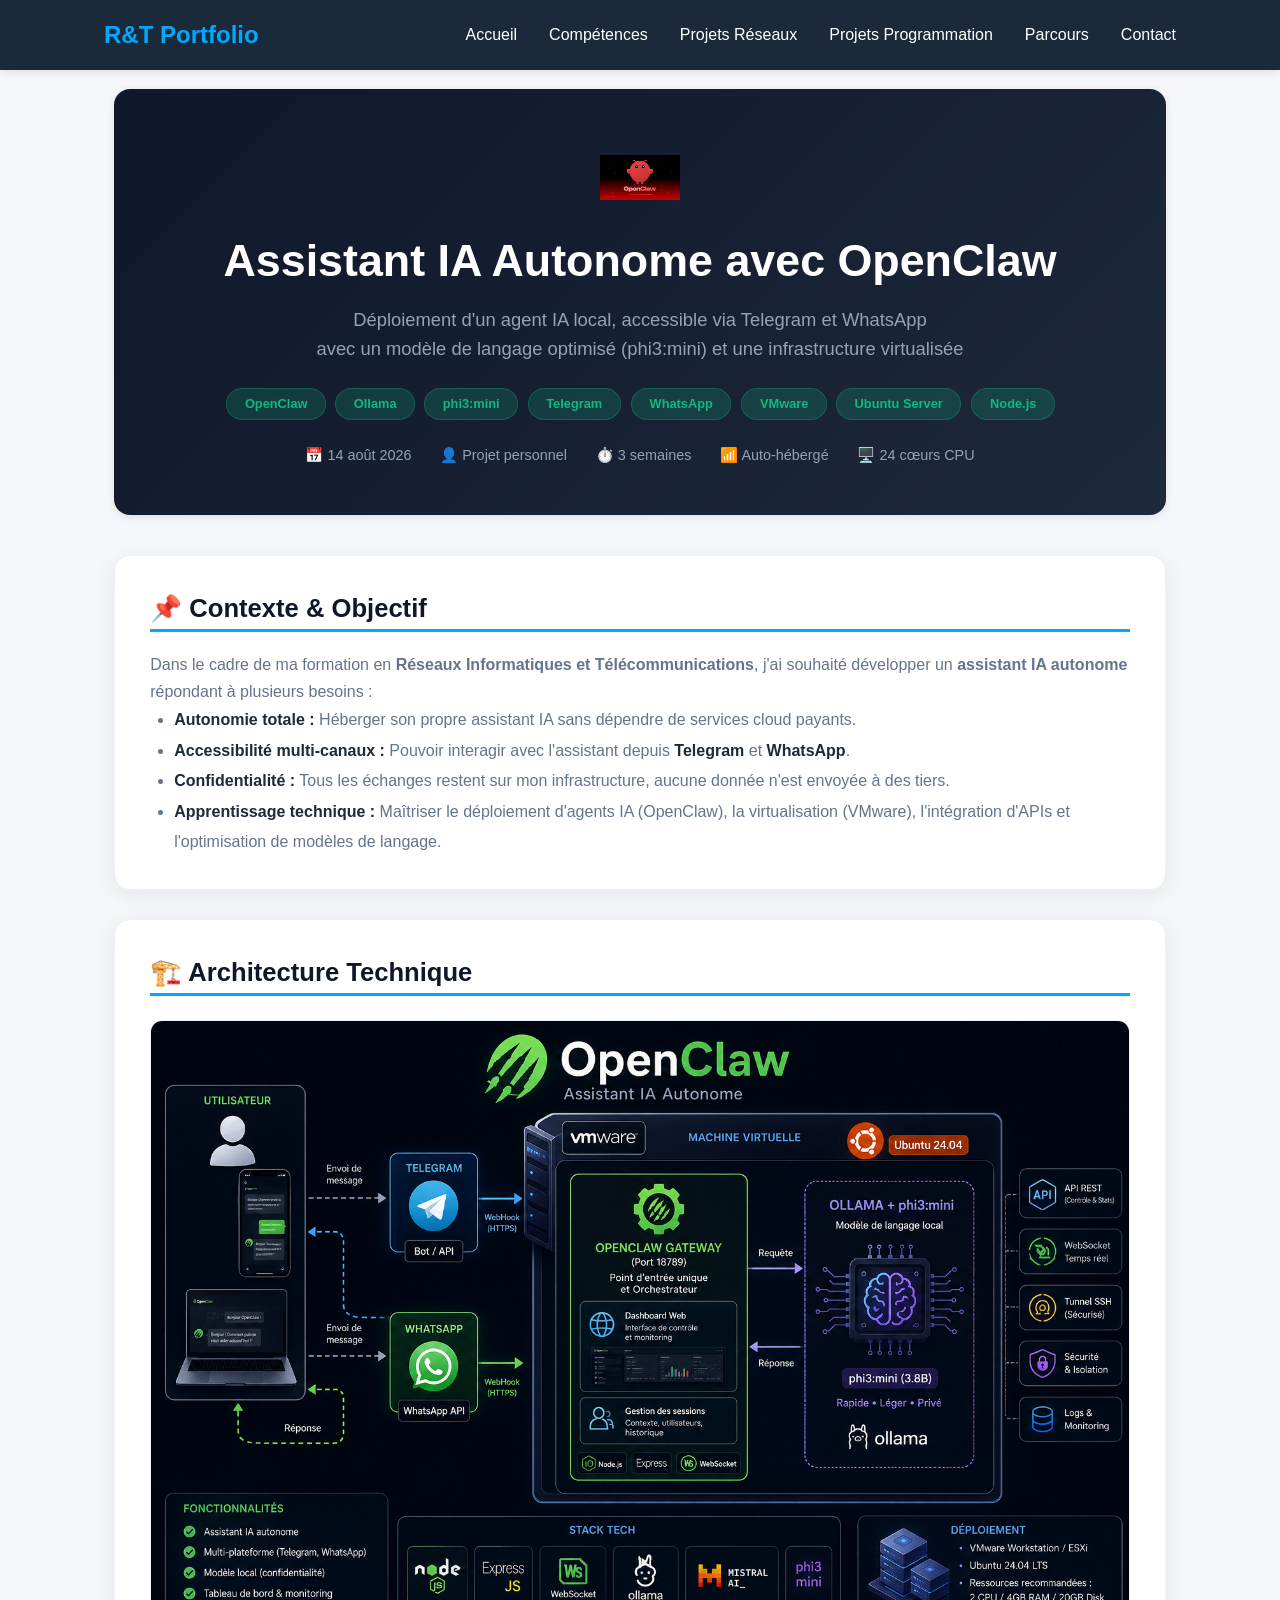
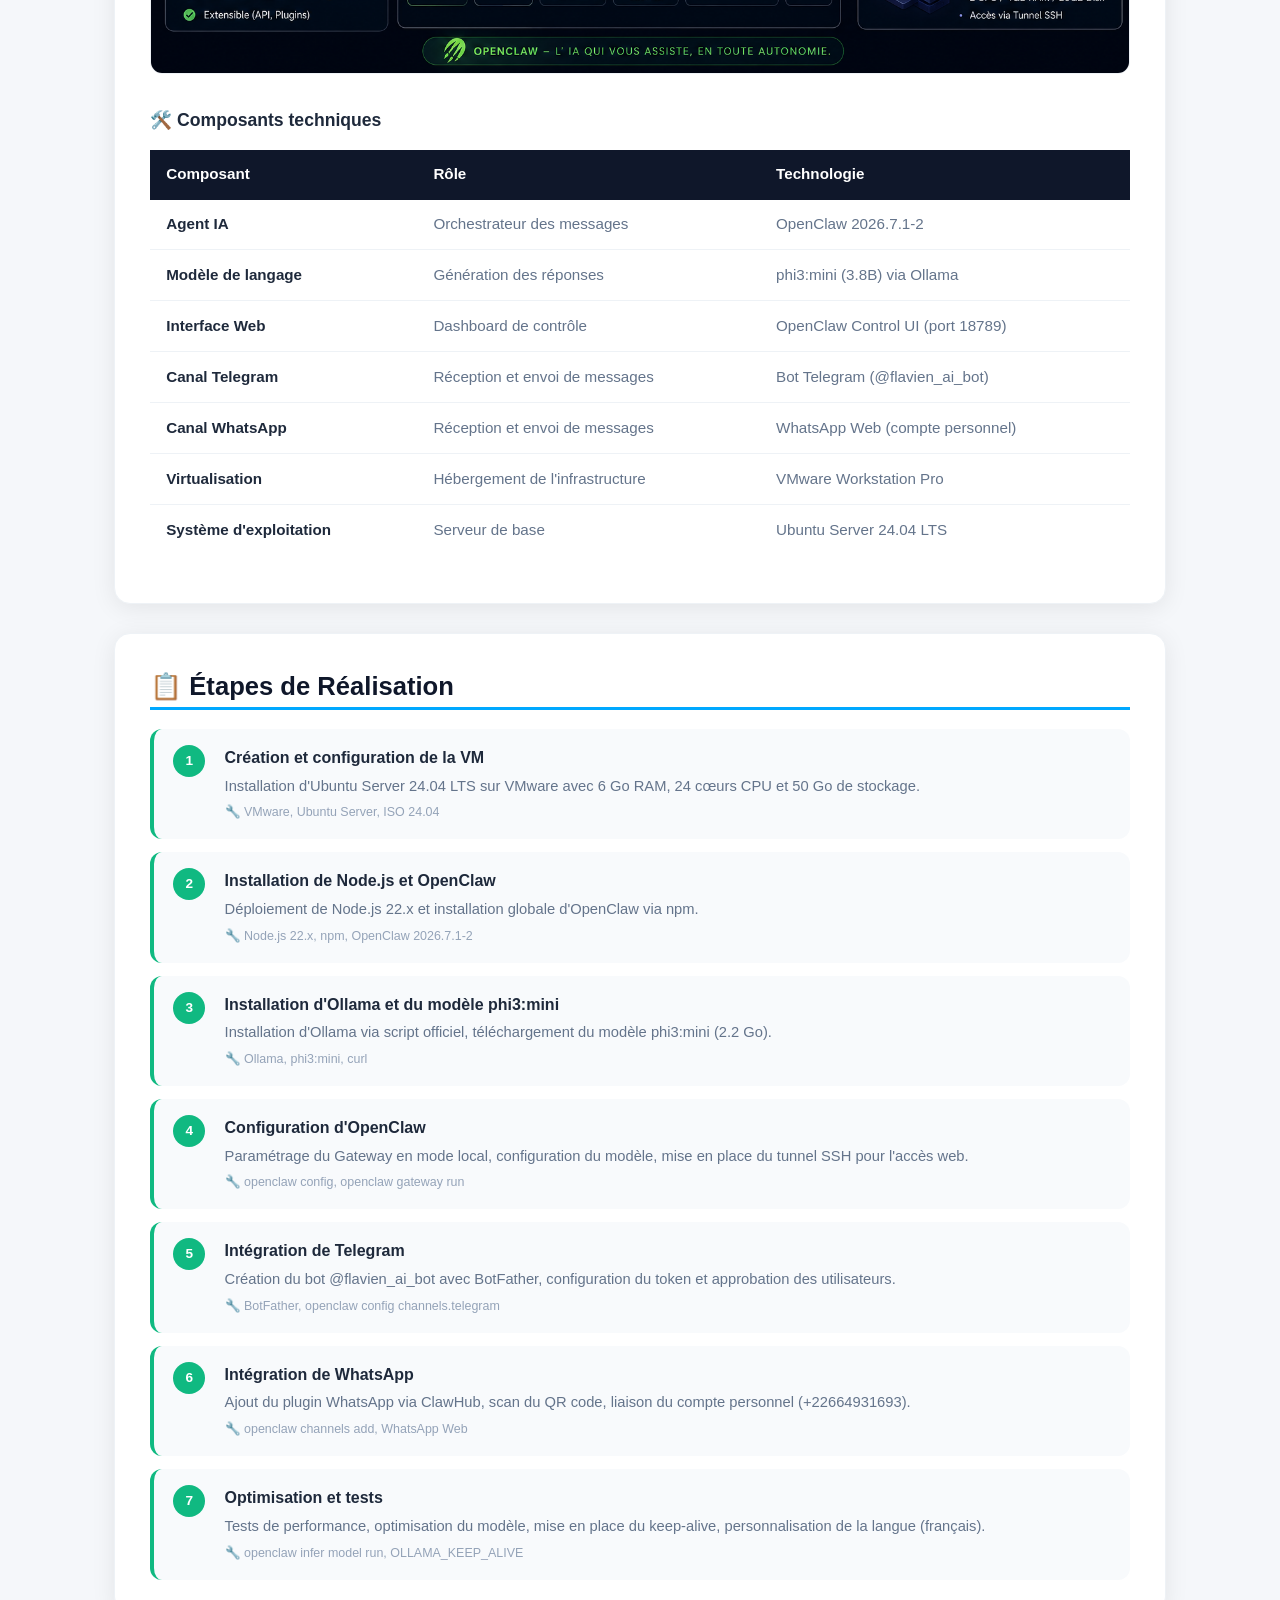
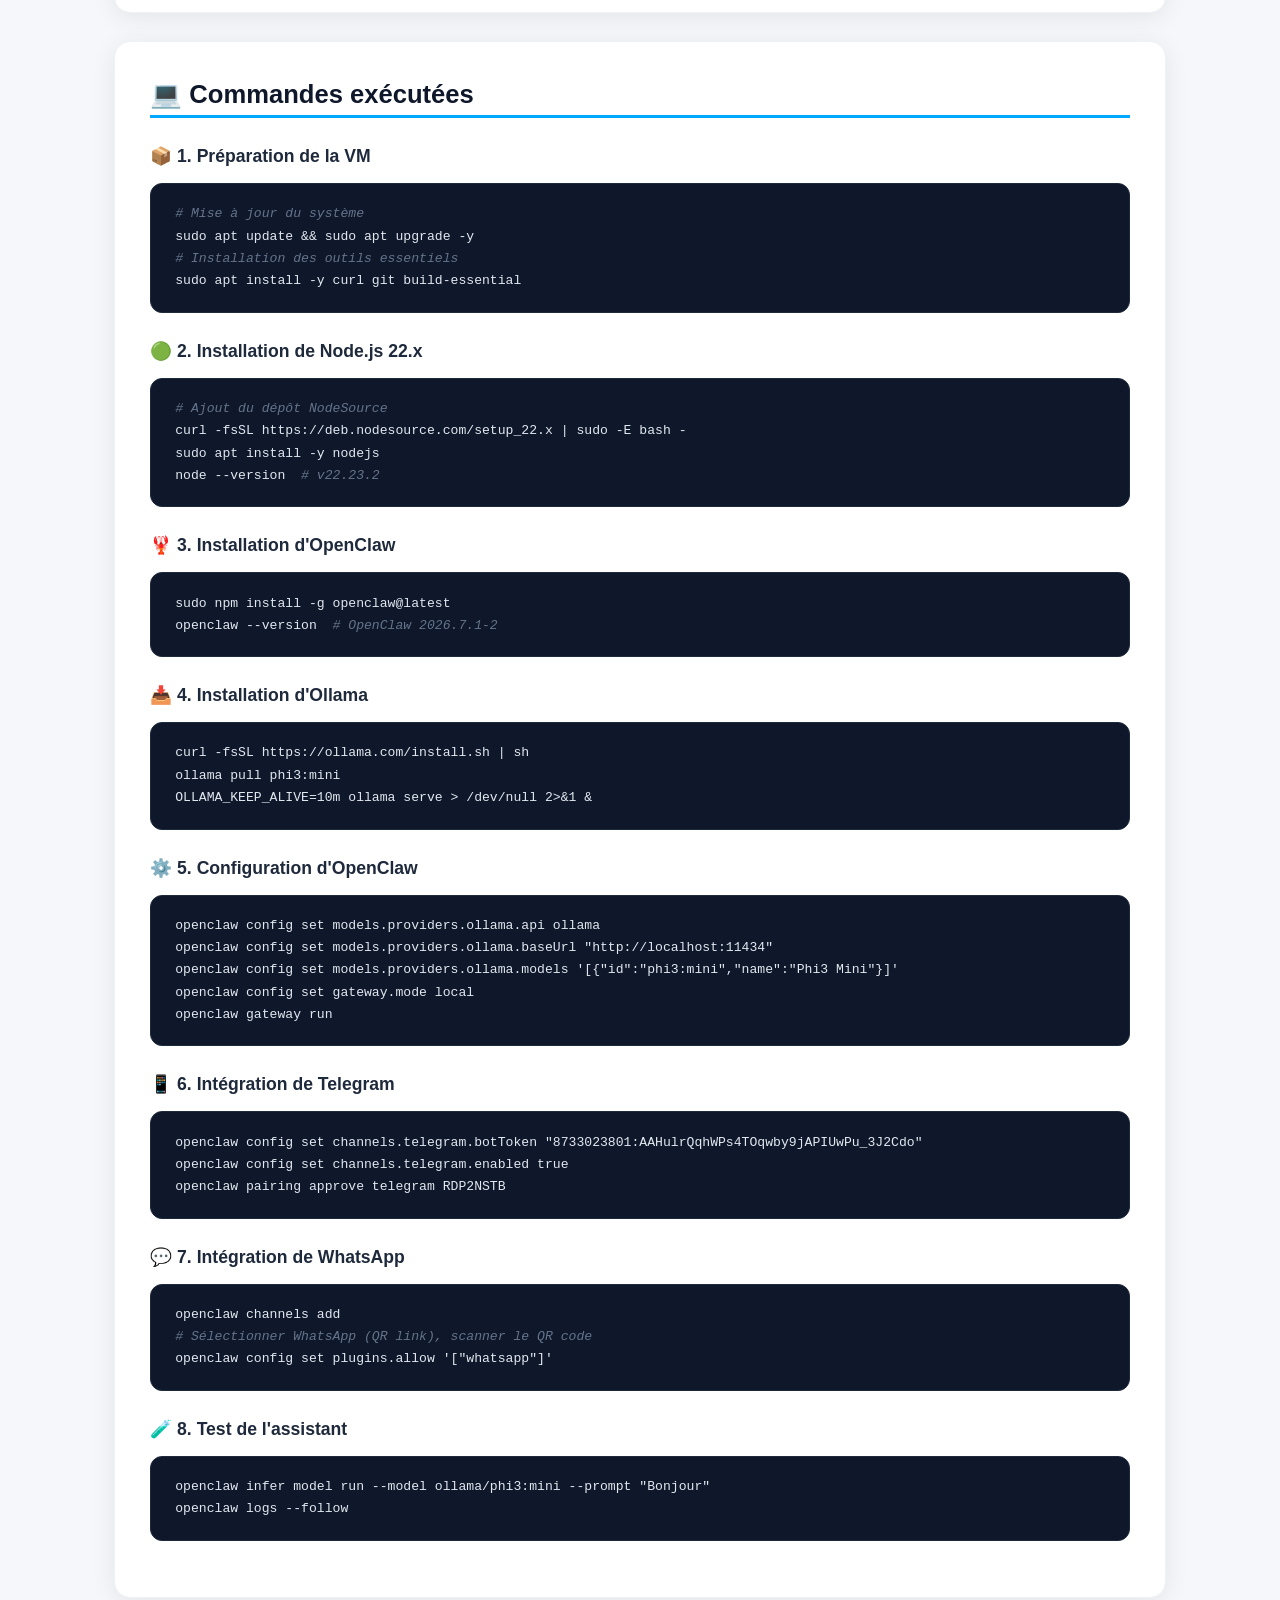
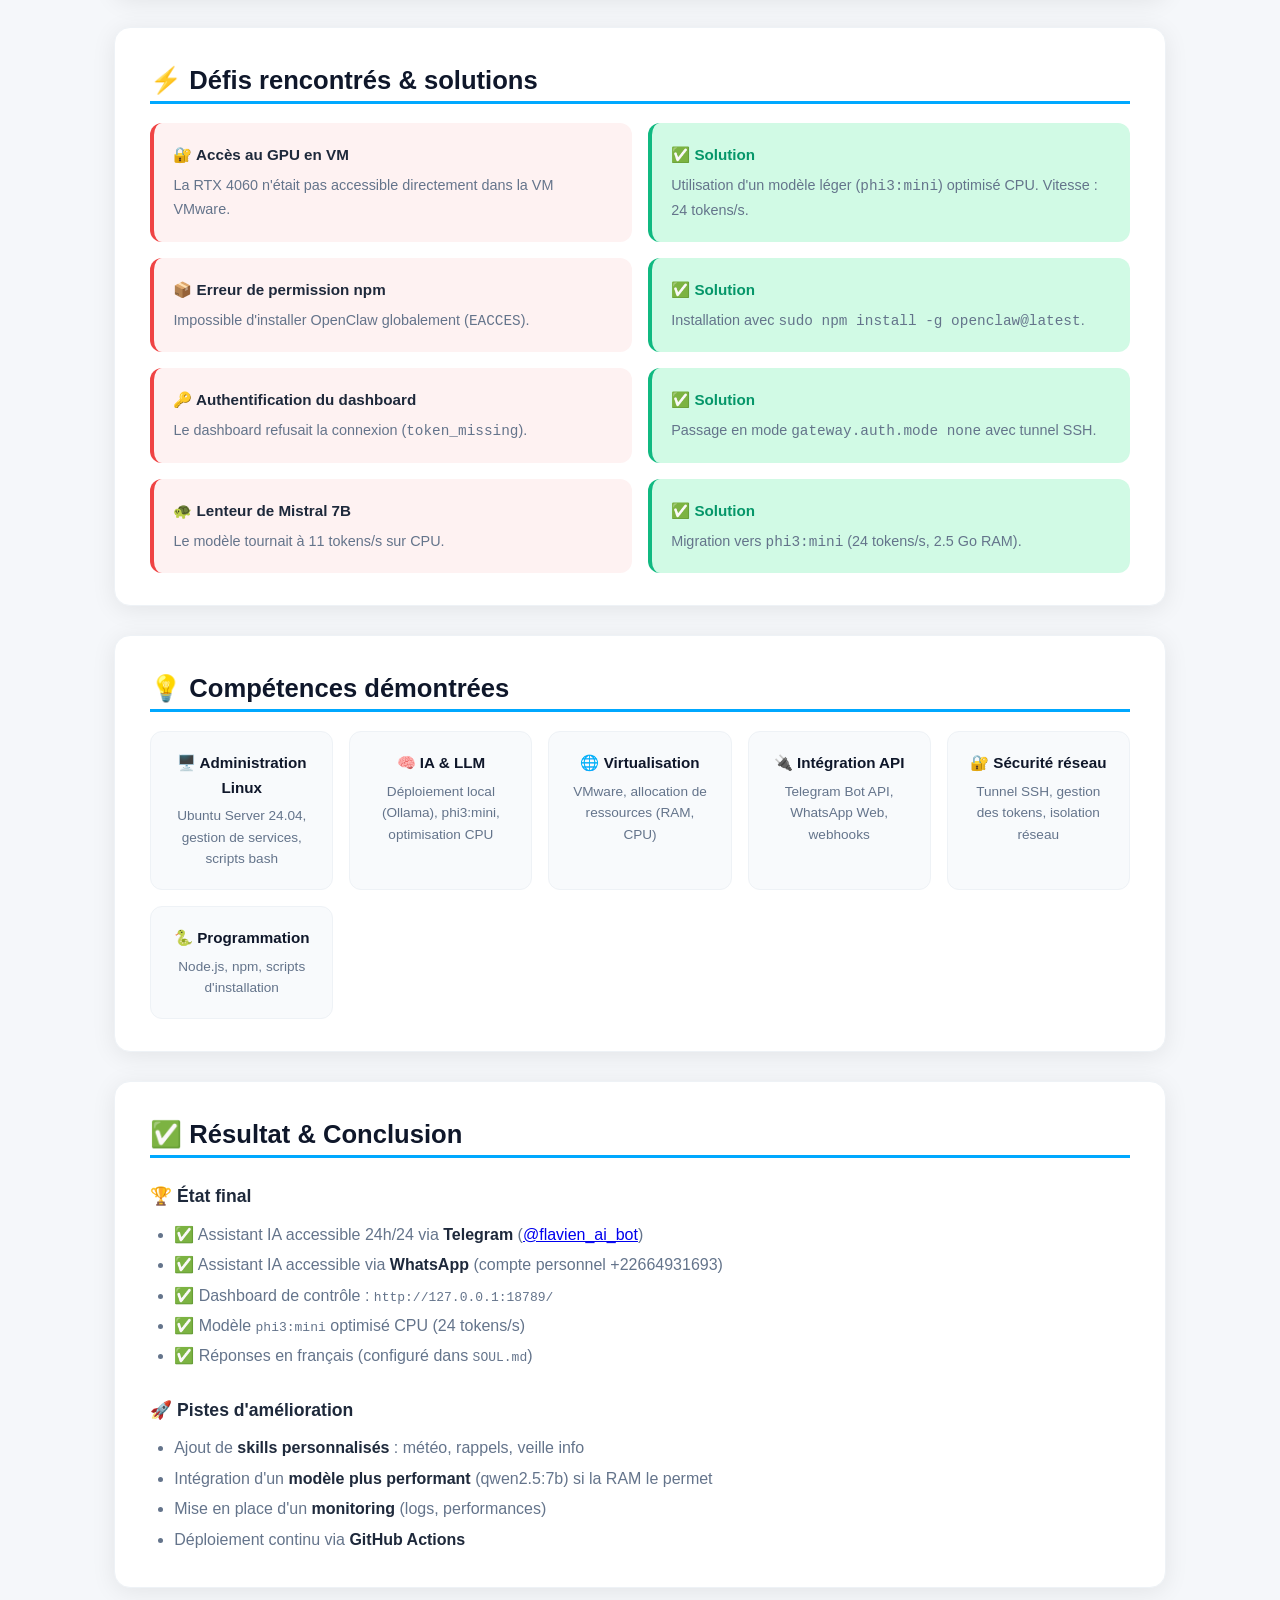
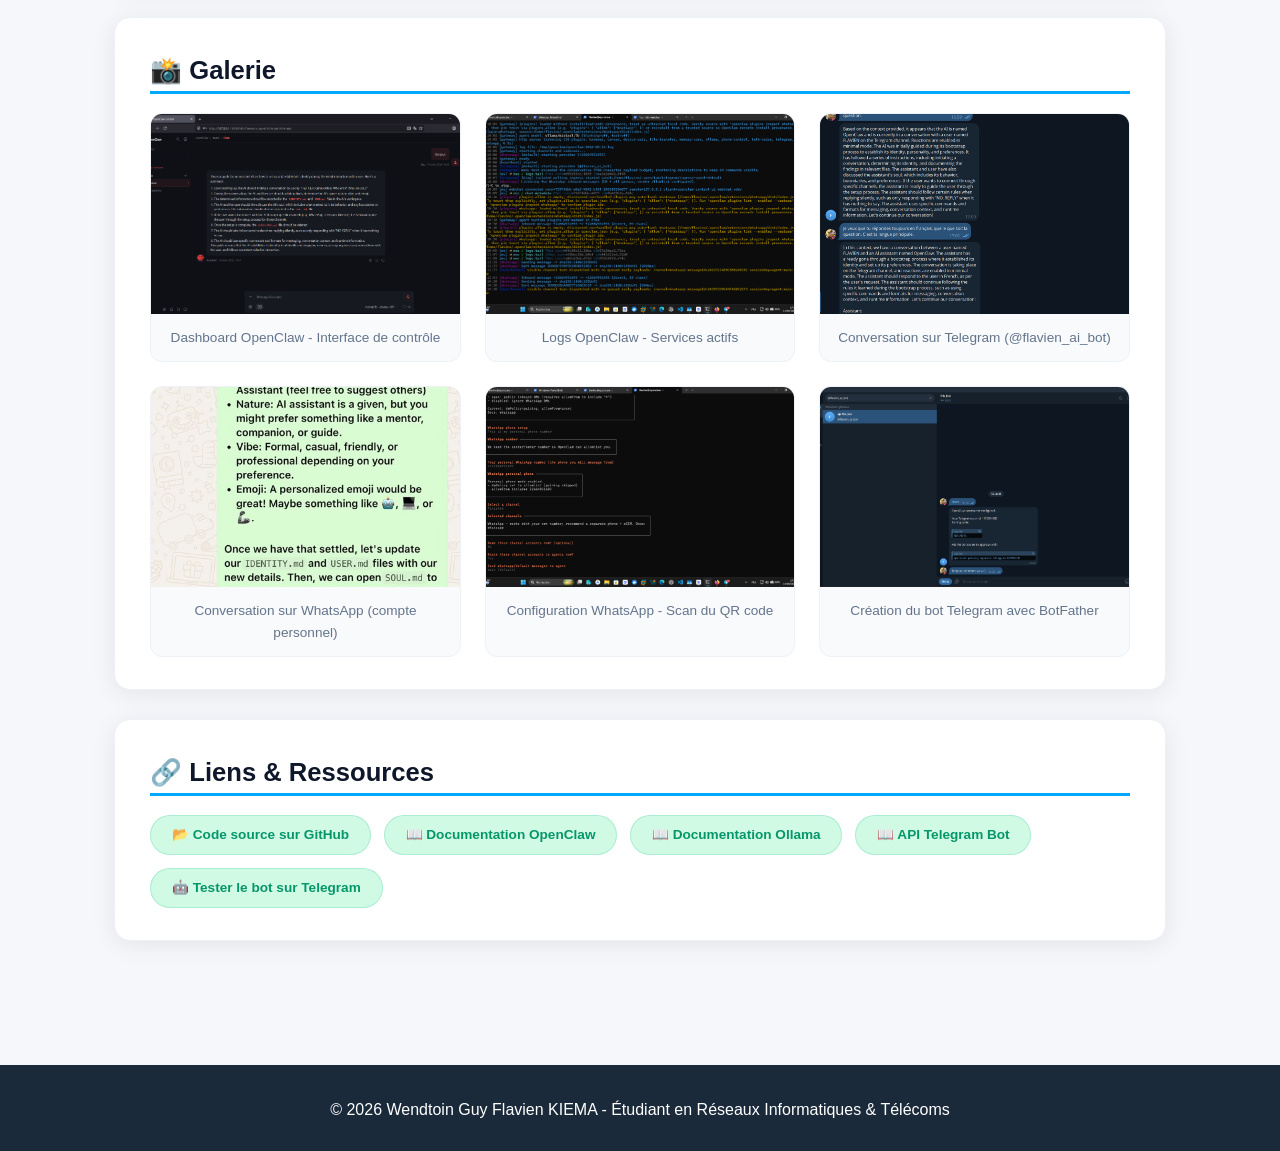
==== commit e49c0042: "Ajout du projet OpenClaw - Assistant IA Autonome" ====
--- a/projets/openclaw-assistant/index.html
+++ b/projets/openclaw-assistant/index.html
@@ -7,7 +7,6 @@
     <title>OpenClaw - Assistant IA Autonome</title>
     <link rel="stylesheet" href="../../css/style.css" />
     <style>
-        /* ========== VARIABLES ========== */
         :root {
             --primary: #0f172a;
             --primary-light: #1e293b;
@@ -22,15 +21,11 @@
             --radius: 16px;
             --transition: 0.3s ease;
         }
-
-        /* ========== PAGE LAYOUT ========== */
         .projet-detail {
             max-width: 1100px;
             margin: 0 auto;
             padding: 2rem 1.5rem 4rem;
         }
-
-        /* ========== BACK LINK ========== */
         .back-link {
             display: inline-flex;
             align-items: center;
@@ -42,12 +37,7 @@
             transition: var(--transition);
             margin-bottom: 2rem;
         }
-        .back-link:hover {
-            color: var(--accent);
-            transform: translateX(-4px);
-        }
-
-        /* ========== HEADER ========== */
+        .back-link:hover { color: var(--accent); transform: translateX(-4px); }
         .projet-header {
             text-align: center;
             padding: 3rem 2rem;
@@ -57,20 +47,12 @@
             position: relative;
             overflow: hidden;
         }
-        .projet-header::before {
-            content: '';
-            position: absolute;
-            top: -50%;
-            right: -20%;
-            width: 400px;
-            height: 400px;
-            background: radial-gradient(circle, rgba(16, 185, 129, 0.15) 0%, transparent 70%);
-            border-radius: 50%;
-        }
-        .projet-header .icon {
-            font-size: 4rem;
+        .projet-header .logo-header {
+            width: 80px;
+            height: 80px;
+            object-fit: contain;
             display: block;
-            margin-bottom: 0.5rem;
+            margin: 0 auto 0.5rem;
             position: relative;
         }
         .projet-header h1 {
@@ -114,13 +96,7 @@
             font-size: 0.9rem;
             position: relative;
         }
-        .projet-meta span {
-            display: flex;
-            align-items: center;
-            gap: 0.4rem;
-        }
-
-        /* ========== SECTIONS ========== */
+        .projet-meta span { display: flex; align-items: center; gap: 0.4rem; }
         .projet-section {
             background: var(--white);
             padding: 2rem 2.2rem;
@@ -130,9 +106,7 @@
             border: 1px solid #eef2f6;
             transition: var(--transition);
         }
-        .projet-section:hover {
-            border-color: var(--accent);
-        }
+        .projet-section:hover { border-color: var(--accent); }
         .projet-section h2 {
             color: var(--primary);
             font-size: 1.6rem;
@@ -149,75 +123,34 @@
             font-weight: 600;
             margin: 1.5rem 0 0.6rem;
         }
-        .projet-section p {
-            color: var(--text-light);
+        .projet-section p { color: var(--text-light); line-height: 1.7; }
+        .projet-section ul { color: var(--text-light); line-height: 1.9; padding-left: 1.5rem; }
+        .projet-section ul li strong { color: var(--text); }
+        .code-block {
+            background: #0f172a;
+            border-radius: 12px;
+            padding: 1.2rem 1.5rem;
+            margin: 0.8rem 0 1.5rem 0;
+            overflow-x: auto;
+            border: 1px solid #1e293b;
+        }
+        .code-block code {
+            color: #e2e8f0;
+            font-size: 0.82rem;
             line-height: 1.7;
-        }
-        .projet-section ul {
-            color: var(--text-light);
-            line-height: 1.9;
-            padding-left: 1.5rem;
-        }
-        .projet-section ul li strong {
-            color: var(--text);
-        }
-
-        /* ========== SCHÉMA ========== */
-        .schema-container {
-            background: #0f172a;
-            padding: 2rem 1.5rem;
-            border-radius: 12px;
-            margin: 1.5rem 0;
-            overflow-x: auto;
-        }
-        .schema-container pre {
-            color: #e2e8f0;
+            display: block;
+            white-space: pre;
             font-family: 'JetBrains Mono', 'Fira Code', monospace;
-            font-size: 0.8rem;
-            line-height: 1.6;
-            margin: 0;
-            white-space: pre;
-        }
-        .schema-container .schema-legend {
-            color: #94a3b8;
-            font-size: 0.85rem;
-            margin-top: 1rem;
-            text-align: center;
-            border-top: 1px solid #1e293b;
-            padding-top: 1rem;
-        }
-
-        /* ========== TABLEAU ========== */
-        .component-table {
-            width: 100%;
-            border-collapse: collapse;
-            margin: 1rem 0;
-            font-size: 0.95rem;
-        }
-        .component-table th {
-            background: var(--primary);
-            color: #fff;
-            padding: 0.8rem 1rem;
-            text-align: left;
-            font-weight: 600;
-        }
-        .component-table th:first-child { border-radius: 8px 0 0 0; }
-        .component-table th:last-child { border-radius: 0 8px 0 0; }
-        .component-table td {
-            padding: 0.8rem 1rem;
-            border-bottom: 1px solid #eef2f6;
-            color: var(--text-light);
-        }
+        }
+        .code-block .comment { color: #64748b; font-style: italic; }
+        .code-block .command { color: #10b981; }
+        .component-table { width: 100%; border-collapse: collapse; margin: 1rem 0; font-size: 0.95rem; }
+        .component-table th { background: var(--primary); color: #fff; padding: 0.8rem 1rem; text-align: left; font-weight: 600; }
+        .component-table td { padding: 0.8rem 1rem; border-bottom: 1px solid #eef2f6; color: var(--text-light); }
         .component-table tr:last-child td { border-bottom: none; }
         .component-table tr:hover td { background: #f8fafc; }
         .component-table td strong { color: var(--text); }
-
-        /* ========== TIMELINE ========== */
-        .timeline-etapes {
-            display: flex;
-            flex-direction: column;
-            gap: 0.8rem;
-        }
+        .timeline-etapes { display: flex; flex-direction: column; gap: 0.8rem; }
         .etape-item {
             display: flex;
             align-items: flex-start;
@@ -228,10 +161,7 @@
             border-left: 4px solid var(--accent);
             transition: var(--transition);
         }
-        .etape-item:hover {
-            background: #f1f5f9;
-            transform: translateX(4px);
-        }
+        .etape-item:hover { background: #f1f5f9; transform: translateX(4px); }
         .etape-numero {
             background: var(--accent);
             color: #fff;
@@ -245,52 +175,15 @@
             font-size: 0.85rem;
             flex-shrink: 0;
         }
-        .etape-contenu h4 {
-            margin: 0 0 0.2rem 0;
-            color: var(--text);
-            font-size: 1rem;
-        }
-        .etape-contenu p {
-            margin: 0;
-            color: var(--text-light);
-            font-size: 0.92rem;
-        }
-        .etape-contenu .etape-outils {
-            font-size: 0.78rem;
-            color: #94a3b8;
-            margin-top: 0.3rem;
-            display: block;
-        }
-
-        /* ========== DÉFIS ========== */
-        .defis-grid {
-            display: grid;
-            grid-template-columns: 1fr 1fr;
-            gap: 1rem;
-        }
-        .defi-card {
-            padding: 1.2rem;
-            border-radius: 12px;
-            border-left: 4px solid #ef4444;
-            background: #fef2f2;
-        }
-        .defi-card.solution {
-            border-left-color: var(--accent);
-            background: var(--accent-light);
-        }
-        .defi-card .defi-titre {
-            font-weight: 700;
-            color: var(--text);
-            font-size: 0.95rem;
-        }
-        .defi-card .defi-desc {
-            color: var(--text-light);
-            font-size: 0.9rem;
-            margin: 0.3rem 0 0 0;
-        }
+        .etape-contenu h4 { margin: 0 0 0.2rem 0; color: var(--text); font-size: 1rem; }
+        .etape-contenu p { margin: 0; color: var(--text-light); font-size: 0.92rem; }
+        .etape-contenu .etape-outils { font-size: 0.78rem; color: #94a3b8; margin-top: 0.3rem; display: block; }
+        .defis-grid { display: grid; grid-template-columns: 1fr 1fr; gap: 1rem; }
+        .defi-card { padding: 1.2rem; border-radius: 12px; border-left: 4px solid #ef4444; background: #fef2f2; }
+        .defi-card.solution { border-left-color: var(--accent); background: var(--accent-light); }
+        .defi-card .defi-titre { font-weight: 700; color: var(--text); font-size: 0.95rem; }
+        .defi-card .defi-desc { color: var(--text-light); font-size: 0.9rem; margin: 0.3rem 0 0 0; }
         .defi-card.solution .defi-titre { color: var(--accent-hover); }
-
-        /* ========== COMPÉTENCES ========== */
         .competences-list {
             display: grid;
             grid-template-columns: repeat(auto-fit, minmax(180px, 1fr));
@@ -304,68 +197,13 @@
             border: 1px solid #eef2f6;
             transition: var(--transition);
         }
-        .competence-item:hover {
-            border-color: var(--accent);
-            transform: translateY(-2px);
-        }
-        .competence-item .cat {
-            font-weight: 700;
-            color: var(--primary);
-            font-size: 0.95rem;
-        }
-        .competence-item .skills {
-            font-size: 0.85rem;
-            color: var(--text-light);
-            margin-top: 0.3rem;
-        }
-
-        /* ========== CODE BLOCKS ========== */
-        .code-block {
-            background: #0f172a;
-            border-radius: 12px;
-            padding: 1.2rem 1.5rem;
-            margin: 0.8rem 0 1.5rem 0;
-            overflow-x: auto;
-            border: 1px solid #1e293b;
-        }
-        .code-block pre {
-            margin: 0;
-            padding: 0;
-            font-family: 'JetBrains Mono', 'Fira Code', 'Cascadia Code', monospace;
-        }
-        .code-block code {
-            color: #e2e8f0;
-            font-size: 0.82rem;
-            line-height: 1.7;
-            display: block;
-            white-space: pre;
-            font-family: 'JetBrains Mono', 'Fira Code', monospace;
-        }
-        .code-block .comment {
-            color: #64748b;
-            font-style: italic;
-        }
-        .code-block .command {
-            color: #10b981;
-        }
-        .code-block .string {
-            color: #fbbf24;
-        }
-        .code-block .variable {
-            color: #60a5fa;
-        }
-        .code-block .red {
-            color: #ef4444;
-        }
-        .code-block .yellow {
-            color: #facc15;
-        }
-
-        /* ========== GALERIE ========== */
+        .competence-item:hover { border-color: var(--accent); transform: translateY(-2px); }
+        .competence-item .cat { font-weight: 700; color: var(--primary); font-size: 0.95rem; }
+        .competence-item .skills { font-size: 0.85rem; color: var(--text-light); margin-top: 0.3rem; }
         .galerie-grid {
             display: grid;
-            grid-template-columns: repeat(auto-fit, minmax(220px, 1fr));
-            gap: 1rem;
+            grid-template-columns: repeat(auto-fit, minmax(280px, 1fr));
+            gap: 1.5rem;
         }
         .galerie-item {
             background: #f8fafc;
@@ -374,22 +212,13 @@
             border: 1px solid #eef2f6;
             transition: var(--transition);
         }
-        .galerie-item:hover {
-            transform: translateY(-4px);
-            box-shadow: var(--shadow);
-        }
-        .galerie-item .preview {
-            height: 160px;
-            display: flex;
-            align-items: center;
-            justify-content: center;
-            font-size: 3.5rem;
-            background: #f1f5f9;
-        }
-        .galerie-item .preview.green { background: #d1fae5; }
-        .galerie-item .preview.dark { background: #0f172a; color: #e2e8f0; }
-        .galerie-item .preview.orange { background: #ffedd5; }
-        .galerie-item .preview.purple { background: #f3e8ff; }
+        .galerie-item:hover { transform: translateY(-4px); box-shadow: var(--shadow); }
+        .galerie-item img {
+            width: 100%;
+            height: 200px;
+            object-fit: cover;
+            display: block;
+        }
         .galerie-item .caption {
             padding: 0.8rem;
             text-align: center;
@@ -397,13 +226,7 @@
             color: var(--text-light);
             font-weight: 500;
         }
-
-        /* ========== RESSOURCES ========== */
-        .ressources-links {
-            display: flex;
-            flex-wrap: wrap;
-            gap: 0.8rem;
-        }
+        .ressources-links { display: flex; flex-wrap: wrap; gap: 0.8rem; }
         .ressources-links a {
             background: var(--accent-light);
             color: var(--accent-hover);
@@ -415,38 +238,24 @@
             border: 1px solid rgba(16, 185, 129, 0.2);
             transition: var(--transition);
         }
-        .ressources-links a:hover {
-            background: var(--accent);
-            color: #fff;
-            transform: translateY(-2px);
-        }
-
-        /* ========== RESPONSIVE ========== */
+        .ressources-links a:hover { background: var(--accent); color: #fff; transform: translateY(-2px); }
         @media (max-width: 768px) {
             .projet-header h1 { font-size: 2rem; }
             .projet-header { padding: 2rem 1.2rem; }
             .projet-section { padding: 1.5rem; }
             .defis-grid { grid-template-columns: 1fr; }
-            .projet-meta { gap: 1rem; }
-            .schema-container pre { font-size: 0.65rem; }
-            .component-table { font-size: 0.82rem; }
-            .component-table th, .component-table td { padding: 0.5rem 0.7rem; }
-            .competences-list { grid-template-columns: 1fr 1fr; }
             .galerie-grid { grid-template-columns: 1fr 1fr; }
             .code-block { padding: 0.8rem 1rem; }
             .code-block code { font-size: 0.7rem; line-height: 1.5; }
         }
         @media (max-width: 480px) {
             .projet-header h1 { font-size: 1.5rem; }
-            .competences-list { grid-template-columns: 1fr; }
             .galerie-grid { grid-template-columns: 1fr; }
             .etape-item { flex-direction: column; align-items: stretch; }
         }
     </style>
 </head>
 <body>
-
-<!-- ========== NAVIGATION ========== -->
 <header>
     <nav>
         <div class="logo">R&amp;T Portfolio</div>
@@ -461,29 +270,21 @@
     </nav>
 </header>
 
-<!-- ========== PAGE PROJET ========== -->
 <main class="projet-detail">
-
-    <!-- Retour -->
     <a href="../../index.html#projets-prog" class="back-link">← Retour aux projets programmation</a>
 
-    <!-- ===== EN-TÊTE ===== -->
     <header class="projet-header">
-        <span class="icon">🦞</span>
+        <img src="../../images/projets/openclaw-assistant/logo_openclaw.png" alt="Logo OpenClaw" class="logo-header">
         <h1>Assistant IA Autonome avec OpenClaw</h1>
         <p class="sous-titre">
             Déploiement d'un agent IA local, accessible via Telegram et WhatsApp<br/>
             avec un modèle de langage optimisé (phi3:mini) et une infrastructure virtualisée
         </p>
         <div class="projet-badges">
-            <span class="badge">OpenClaw</span>
-            <span class="badge">Ollama</span>
-            <span class="badge">phi3:mini</span>
-            <span class="badge">Telegram</span>
-            <span class="badge">WhatsApp</span>
-            <span class="badge">VMware</span>
-            <span class="badge">Ubuntu Server</span>
-            <span class="badge">Node.js</span>
+            <span class="badge">OpenClaw</span><span class="badge">Ollama</span>
+            <span class="badge">phi3:mini</span><span class="badge">Telegram</span>
+            <span class="badge">WhatsApp</span><span class="badge">VMware</span>
+            <span class="badge">Ubuntu Server</span><span class="badge">Node.js</span>
         </div>
         <div class="projet-meta">
             <span>📅 14 août 2026</span>
@@ -494,451 +295,171 @@
         </div>
     </header>
 
-    <!-- ===== CONTEXTE ===== -->
     <section class="projet-section">
         <h2>📌 Contexte &amp; Objectif</h2>
-        <p>
-            Dans le cadre de ma formation en <strong>Réseaux Informatiques et Télécommunications</strong>,
-            j'ai souhaité développer un <strong>assistant IA autonome</strong> répondant à plusieurs besoins :
-        </p>
+        <p>Dans le cadre de ma formation en <strong>Réseaux Informatiques et Télécommunications</strong>, j'ai souhaité développer un <strong>assistant IA autonome</strong> répondant à plusieurs besoins :</p>
         <ul>
-            <li><strong>Autonomie totale :</strong> Héberger son propre assistant IA sans dépendre de services cloud payants (OpenAI, Anthropic, etc.).</li>
-            <li><strong>Accessibilité multi-canaux :</strong> Pouvoir interagir avec l'assistant depuis <strong>Telegram</strong> et <strong>WhatsApp</strong>, les messageries les plus utilisées.</li>
+            <li><strong>Autonomie totale :</strong> Héberger son propre assistant IA sans dépendre de services cloud payants.</li>
+            <li><strong>Accessibilité multi-canaux :</strong> Pouvoir interagir avec l'assistant depuis <strong>Telegram</strong> et <strong>WhatsApp</strong>.</li>
             <li><strong>Confidentialité :</strong> Tous les échanges restent sur mon infrastructure, aucune donnée n'est envoyée à des tiers.</li>
             <li><strong>Apprentissage technique :</strong> Maîtriser le déploiement d'agents IA (OpenClaw), la virtualisation (VMware), l'intégration d'APIs et l'optimisation de modèles de langage.</li>
         </ul>
-        <p>
-            L'objectif final était d'obtenir un <strong>agent IA fonctionnel</strong>, capable de comprendre et répondre en français,
-            accessible 24h/24 et 7j/7 via Telegram et WhatsApp, avec un temps de réponse inférieur à 3 secondes.
-        </p>
-    </section>
-
-    <!-- ===== ARCHITECTURE ===== -->
+    </section>
+
     <section class="projet-section">
         <h2>🏗️ Architecture Technique</h2>
-        <p>Voici l'architecture globale du système :</p>
-
-        <div class="schema-container">
-            <pre>
-┌──────────────────────────────────────────────────────────────────────┐
-│                         📱 UTILISATEUR                            │
-│              Envoie des messages via Telegram / WhatsApp           │
-└────────────────────────────┬─────────────────────────────────────────┘
-                             │
-                             ▼
-┌──────────────────────────────────────────────────────────────────────┐
-│                  ☁️ INTERNET / API TELEGRAM                        │
-│              Les messages arrivent sur le bot                      │
-│              (API Telegram + WhatsApp Web)                        │
-└────────────────────────────┬─────────────────────────────────────────┘
-                             │
-                             ▼
-┌──────────────────────────────────────────────────────────────────────┐
-│              🖥️ VM VMWARE (Ubuntu Server 24.04)                   │
-│              RAM : 6 Go  |  CPU : 24 cœurs (4×6)                  │
-│                                                                     │
-│  ┌─────────────────────────────────────────────────────────────┐    │
-│  │                 OPENCLAW GATEWAY (port 18789)               │    │
-│  │  - Interface Web de contrôle                               │    │
-│  │  - Gestion des canaux Telegram / WhatsApp                  │    │
-│  │  - Routage des messages vers l'agent IA                   │    │
-│  └─────────────────────────┬───────────────────────────────────┘    │
-│                              │                                       │
-│                              ▼                                       │
-│  ┌─────────────────────────────────────────────────────────────┐    │
-│  │              MODÈLE OLLAMA (phi3:mini)                     │    │
-│  │  - Modèle local de 3.8 milliards de paramètres            │    │
-│  │  - Vitesse : ~24 tokens/s                                 │    │
-│  │  - RAM utilisée : ~2.5 Go                                 │    │
-│  │  - Réponse en français (configuré dans SOUL.md)          │    │
-│  └─────────────────────────────────────────────────────────────┘    │
-└──────────────────────────────────────────────────────────────────────┘</pre>
-            <p class="schema-legend">
-                📌 <strong>Légende :</strong> L'utilisateur envoie un message via Telegram ou WhatsApp.
-                Le message est reçu par OpenClaw, qui interroge le modèle phi3:mini via Ollama,
-                puis renvoie la réponse à l'utilisateur.
-            </p>
+        <div style="text-align:center; margin: 1.5rem 0;">
+            <img src="../../images/projets/openclaw-assistant/architecture.png" alt="Architecture OpenClaw" style="max-width:100%; border-radius:12px; border:1px solid #eef2f6;">
         </div>
 
         <h3>🛠️ Composants techniques</h3>
         <table class="component-table">
-            <thead>
-                <tr>
-                    <th>Composant</th>
-                    <th>Rôle</th>
-                    <th>Technologie</th>
-                </tr>
-            </thead>
+            <thead><tr><th>Composant</th><th>Rôle</th><th>Technologie</th></tr></thead>
             <tbody>
-                <tr>
-                    <td><strong>Agent IA</strong></td>
-                    <td>Orchestrateur des messages et de la logique</td>
-                    <td>OpenClaw 2026.7.1-2</td>
-                </tr>
-                <tr>
-                    <td><strong>Modèle de langage</strong></td>
-                    <td>Génération des réponses</td>
-                    <td>phi3:mini (3.8B) via Ollama</td>
-                </tr>
-                <tr>
-                    <td><strong>Interface Web</strong></td>
-                    <td>Dashboard de contrôle</td>
-                    <td>OpenClaw Control UI (port 18789)</td>
-                </tr>
-                <tr>
-                    <td><strong>Canal Telegram</strong></td>
-                    <td>Réception et envoi de messages</td>
-                    <td>Bot Telegram (@flavien_ai_bot)</td>
-                </tr>
-                <tr>
-                    <td><strong>Canal WhatsApp</strong></td>
-                    <td>Réception et envoi de messages</td>
-                    <td>WhatsApp Web (compte personnel)</td>
-                </tr>
-                <tr>
-                    <td><strong>Virtualisation</strong></td>
-                    <td>Hébergement de l'infrastructure</td>
-                    <td>VMware Workstation Pro</td>
-                </tr>
-                <tr>
-                    <td><strong>Système d'exploitation</strong></td>
-                    <td>Serveur de base</td>
-                    <td>Ubuntu Server 24.04 LTS</td>
-                </tr>
+                <tr><td><strong>Agent IA</strong></td><td>Orchestrateur des messages</td><td>OpenClaw 2026.7.1-2</td></tr>
+                <tr><td><strong>Modèle de langage</strong></td><td>Génération des réponses</td><td>phi3:mini (3.8B) via Ollama</td></tr>
+                <tr><td><strong>Interface Web</strong></td><td>Dashboard de contrôle</td><td>OpenClaw Control UI (port 18789)</td></tr>
+                <tr><td><strong>Canal Telegram</strong></td><td>Réception et envoi de messages</td><td>Bot Telegram (@flavien_ai_bot)</td></tr>
+                <tr><td><strong>Canal WhatsApp</strong></td><td>Réception et envoi de messages</td><td>WhatsApp Web (compte personnel)</td></tr>
+                <tr><td><strong>Virtualisation</strong></td><td>Hébergement de l'infrastructure</td><td>VMware Workstation Pro</td></tr>
+                <tr><td><strong>Système d'exploitation</strong></td><td>Serveur de base</td><td>Ubuntu Server 24.04 LTS</td></tr>
             </tbody>
         </table>
     </section>
 
-    <!-- ===== ÉTAPES ===== -->
     <section class="projet-section">
         <h2>📋 Étapes de Réalisation</h2>
         <div class="timeline-etapes">
-            <div class="etape-item">
-                <div class="etape-numero">1</div>
-                <div class="etape-contenu">
-                    <h4>Création et configuration de la VM</h4>
-                    <p>Installation d'Ubuntu Server 24.04 LTS sur VMware avec 6 Go RAM, 24 cœurs CPU et 50 Go de stockage.</p>
-                    <span class="etape-outils">🔧 VMware, Ubuntu Server, ISO 24.04</span>
-                </div>
-            </div>
-            <div class="etape-item">
-                <div class="etape-numero">2</div>
-                <div class="etape-contenu">
-                    <h4>Installation de Node.js et OpenClaw</h4>
-                    <p>Déploiement de Node.js 22.x et installation globale d'OpenClaw via npm.</p>
-                    <span class="etape-outils">🔧 Node.js 22.x, npm, OpenClaw 2026.7.1-2</span>
-                </div>
-            </div>
-            <div class="etape-item">
-                <div class="etape-numero">3</div>
-                <div class="etape-contenu">
-                    <h4>Installation d'Ollama et du modèle phi3:mini</h4>
-                    <p>Installation d'Ollama via script officiel, téléchargement du modèle phi3:mini (2.2 Go).</p>
-                    <span class="etape-outils">🔧 Ollama, phi3:mini, curl</span>
-                </div>
-            </div>
-            <div class="etape-item">
-                <div class="etape-numero">4</div>
-                <div class="etape-contenu">
-                    <h4>Configuration d'OpenClaw (Gateway, authentification)</h4>
-                    <p>Paramétrage du Gateway en mode local, configuration du modèle, mise en place du tunnel SSH pour l'accès web.</p>
-                    <span class="etape-outils">🔧 openclaw config, openclaw gateway run</span>
-                </div>
-            </div>
-            <div class="etape-item">
-                <div class="etape-numero">5</div>
-                <div class="etape-contenu">
-                    <h4>Intégration de Telegram</h4>
-                    <p>Création du bot @flavien_ai_bot avec BotFather, configuration du token et approbation des utilisateurs.</p>
-                    <span class="etape-outils">🔧 BotFather, openclaw config channels.telegram</span>
-                </div>
-            </div>
-            <div class="etape-item">
-                <div class="etape-numero">6</div>
-                <div class="etape-contenu">
-                    <h4>Intégration de WhatsApp</h4>
-                    <p>Ajout du plugin WhatsApp via ClawHub, scan du QR code, liaison du compte personnel (+22664931693).</p>
-                    <span class="etape-outils">🔧 openclaw channels add, WhatsApp Web</span>
-                </div>
-            </div>
-            <div class="etape-item">
-                <div class="etape-numero">7</div>
-                <div class="etape-contenu">
-                    <h4>Optimisation et tests</h4>
-                    <p>Tests de performance, optimisation du modèle, mise en place du keep-alive, personnalisation de la langue (français).</p>
-                    <span class="etape-outils">🔧 openclaw infer model run, OLLAMA_KEEP_ALIVE</span>
-                </div>
-            </div>
-        </div>
-    </section>
-
-    <!-- ===== COMMANDES EXÉCUTÉES ===== -->
+            <div class="etape-item"><div class="etape-numero">1</div><div class="etape-contenu"><h4>Création et configuration de la VM</h4><p>Installation d'Ubuntu Server 24.04 LTS sur VMware avec 6 Go RAM, 24 cœurs CPU et 50 Go de stockage.</p><span class="etape-outils">🔧 VMware, Ubuntu Server, ISO 24.04</span></div></div>
+            <div class="etape-item"><div class="etape-numero">2</div><div class="etape-contenu"><h4>Installation de Node.js et OpenClaw</h4><p>Déploiement de Node.js 22.x et installation globale d'OpenClaw via npm.</p><span class="etape-outils">🔧 Node.js 22.x, npm, OpenClaw 2026.7.1-2</span></div></div>
+            <div class="etape-item"><div class="etape-numero">3</div><div class="etape-contenu"><h4>Installation d'Ollama et du modèle phi3:mini</h4><p>Installation d'Ollama via script officiel, téléchargement du modèle phi3:mini (2.2 Go).</p><span class="etape-outils">🔧 Ollama, phi3:mini, curl</span></div></div>
+            <div class="etape-item"><div class="etape-numero">4</div><div class="etape-contenu"><h4>Configuration d'OpenClaw</h4><p>Paramétrage du Gateway en mode local, configuration du modèle, mise en place du tunnel SSH pour l'accès web.</p><span class="etape-outils">🔧 openclaw config, openclaw gateway run</span></div></div>
+            <div class="etape-item"><div class="etape-numero">5</div><div class="etape-contenu"><h4>Intégration de Telegram</h4><p>Création du bot @flavien_ai_bot avec BotFather, configuration du token et approbation des utilisateurs.</p><span class="etape-outils">🔧 BotFather, openclaw config channels.telegram</span></div></div>
+            <div class="etape-item"><div class="etape-numero">6</div><div class="etape-contenu"><h4>Intégration de WhatsApp</h4><p>Ajout du plugin WhatsApp via ClawHub, scan du QR code, liaison du compte personnel (+22664931693).</p><span class="etape-outils">🔧 openclaw channels add, WhatsApp Web</span></div></div>
+            <div class="etape-item"><div class="etape-numero">7</div><div class="etape-contenu"><h4>Optimisation et tests</h4><p>Tests de performance, optimisation du modèle, mise en place du keep-alive, personnalisation de la langue (français).</p><span class="etape-outils">🔧 openclaw infer model run, OLLAMA_KEEP_ALIVE</span></div></div>
+        </div>
+    </section>
+
     <section class="projet-section">
         <h2>💻 Commandes exécutées</h2>
-        <p>
-            Voici l'ensemble des commandes utilisées pour la mise en place du projet,
-            organisées par ordre chronologique et commentées.
-        </p>
-
-        <!-- Étape 1 : Préparation -->
         <h3>📦 1. Préparation de la VM</h3>
-        <div class="code-block">
-            <pre><code><span class="comment"># Mise à jour du système</span>
+        <div class="code-block"><code><span class="comment"># Mise à jour du système</span>
 sudo apt update && sudo apt upgrade -y
-
 <span class="comment"># Installation des outils essentiels</span>
-sudo apt install -y curl git build-essential</code></pre>
-        </div>
-
-        <!-- Étape 2 : Installation Node.js -->
+sudo apt install -y curl git build-essential</code></div>
+
         <h3>🟢 2. Installation de Node.js 22.x</h3>
-        <div class="code-block">
-            <pre><code><span class="comment"># Ajout du dépôt NodeSource</span>
+        <div class="code-block"><code><span class="comment"># Ajout du dépôt NodeSource</span>
 curl -fsSL https://deb.nodesource.com/setup_22.x | sudo -E bash -
-
-<span class="comment"># Installation</span>
 sudo apt install -y nodejs
-
-<span class="comment"># Vérification</span>
-node --version  <span class="comment"># v22.23.2</span>
-npm --version   <span class="comment"># 10.9.8</span></code></pre>
-        </div>
-
-        <!-- Étape 3 : Installation OpenClaw -->
+node --version  <span class="comment"># v22.23.2</span></code></div>
+
         <h3>🦞 3. Installation d'OpenClaw</h3>
-        <div class="code-block">
-            <pre><code><span class="comment"># Installation globale (avec sudo pour éviter les erreurs de permission)</span>
-sudo npm install -g openclaw@latest
-
-<span class="comment"># Vérification</span>
-openclaw --version  <span class="comment"># OpenClaw 2026.7.1-2 (0790d9f)</span></code></pre>
-        </div>
-
-        <!-- Étape 4 : Installation Ollama -->
-        <h3>📥 4. Installation d'Ollama et téléchargement du modèle</h3>
-        <div class="code-block">
-            <pre><code><span class="comment"># Installation d'Ollama</span>
-curl -fsSL https://ollama.com/install.sh | sh
-
-<span class="comment"># Téléchargement du modèle phi3:mini (2.2 Go)</span>
+        <div class="code-block"><code>sudo npm install -g openclaw@latest
+openclaw --version  <span class="comment"># OpenClaw 2026.7.1-2</span></code></div>
+
+        <h3>📥 4. Installation d'Ollama</h3>
+        <div class="code-block"><code>curl -fsSL https://ollama.com/install.sh | sh
 ollama pull phi3:mini
-
-<span class="comment"># Démarrage d'Ollama en arrière-plan avec keep-alive</span>
-OLLAMA_KEEP_ALIVE=10m ollama serve > /dev/null 2>&1 &
-
-<span class="comment"># Vérification</span>
-curl http://localhost:11434  <span class="comment"># Ollama is running</span>
-ollama list  <span class="comment"># phi3:mini présent</span></code></pre>
-        </div>
-
-        <!-- Étape 5 : Configuration OpenClaw -->
+OLLAMA_KEEP_ALIVE=10m ollama serve > /dev/null 2>&1 &</code></div>
+
         <h3>⚙️ 5. Configuration d'OpenClaw</h3>
-        <div class="code-block">
-            <pre><code><span class="comment"># Configuration du modèle</span>
-openclaw config set models.providers.ollama.api ollama
+        <div class="code-block"><code>openclaw config set models.providers.ollama.api ollama
 openclaw config set models.providers.ollama.baseUrl "http://localhost:11434"
 openclaw config set models.providers.ollama.models '[{"id":"phi3:mini","name":"Phi3 Mini"}]'
-
-<span class="comment"># Configuration du Gateway (mode local)</span>
 openclaw config set gateway.mode local
-openclaw config set gateway.bind loopback
-openclaw config set gateway.auth.mode none
-
-<span class="comment"># Démarrage du Gateway</span>
-openclaw gateway run</code></pre>
-        </div>
-
-        <!-- Étape 6 : Tunnel SSH -->
-        <h3>🔌 6. Tunnel SSH pour l'accès au dashboard</h3>
-        <div class="code-block">
-            <pre><code><span class="comment"># Depuis Windows (PowerShell)</span>
-ssh -N -L 18789:127.0.0.1:18789 flavino@192.168.1.66
-
-<span class="comment"># Dashboard accessible sur : http://127.0.0.1:18789/</span></code></pre>
-        </div>
-
-        <!-- Étape 7 : Intégration Telegram -->
-        <h3>📱 7. Intégration de Telegram</h3>
-        <div class="code-block">
-            <pre><code><span class="comment"># Ajout du token du bot</span>
-openclaw config set channels.telegram.botToken "8733023801:AAHulrQqhWPs4TOqwby9jAPIUwPu_3J2Cdo"
+openclaw gateway run</code></div>
+
+        <h3>📱 6. Intégration de Telegram</h3>
+        <div class="code-block"><code>openclaw config set channels.telegram.botToken "8733023801:AAHulrQqhWPs4TOqwby9jAPIUwPu_3J2Cdo"
 openclaw config set channels.telegram.enabled true
-
-<span class="comment"># Approbation de l'utilisateur</span>
-openclaw pairing approve telegram RDP2NSTB
-
-<span class="comment"># Vérification</span>
-openclaw channels status --channel telegram</code></pre>
-        </div>
-
-        <!-- Étape 8 : Intégration WhatsApp -->
-        <h3>💬 8. Intégration de WhatsApp</h3>
-        <div class="code-block">
-            <pre><code><span class="comment"># Ajout du canal WhatsApp</span>
-openclaw channels add
-<span class="comment"># Sélectionner WhatsApp (QR link)</span>
-<span class="comment"># Scanner le QR code avec WhatsApp Mobile</span>
-
-<span class="comment"># Configurer le mode self-chat</span>
-openclaw config set channels.whatsapp.selfChatMode true
-
-<span class="comment"># Autoriser le plugin</span>
-openclaw config set plugins.allow '["whatsapp"]'</code></pre>
-        </div>
-
-        <!-- Étape 9 : Test -->
-        <h3>🧪 9. Test de l'assistant</h3>
-        <div class="code-block">
-            <pre><code><span class="comment"># Test via CLI</span>
-openclaw infer model run --model ollama/phi3:mini --prompt "Bonjour"
-
-<span class="comment"># Voir les logs en direct</span>
-openclaw logs --follow</code></pre>
-        </div>
-    </section>
-
-    <!-- ===== DÉFIS ===== -->
+openclaw pairing approve telegram RDP2NSTB</code></div>
+
+        <h3>💬 7. Intégration de WhatsApp</h3>
+        <div class="code-block"><code>openclaw channels add
+<span class="comment"># Sélectionner WhatsApp (QR link), scanner le QR code</span>
+openclaw config set plugins.allow '["whatsapp"]'</code></div>
+
+        <h3>🧪 8. Test de l'assistant</h3>
+        <div class="code-block"><code>openclaw infer model run --model ollama/phi3:mini --prompt "Bonjour"
+openclaw logs --follow</code></div>
+    </section>
+
     <section class="projet-section">
         <h2>⚡ Défis rencontrés &amp; solutions</h2>
         <div class="defis-grid">
-            <div class="defi-card">
-                <p class="defi-titre">🔐 Accès au GPU en VM</p>
-                <p class="defi-desc">La RTX 4060 de l'hôte n'était pas accessible directement dans la VM VMware.</p>
-            </div>
-            <div class="defi-card solution">
-                <p class="defi-titre">✅ Solution apportée</p>
-                <p class="defi-desc">Utilisation d'un modèle léger (<code>phi3:mini</code>) optimisé pour le CPU. Vitesse : 24 tokens/s, parfaitement fluide pour une conversation.</p>
-            </div>
-            <div class="defi-card">
-                <p class="defi-titre">📦 Erreur de permission npm</p>
-                <p class="defi-desc">Impossible d'installer OpenClaw globalement (<code>EACCES</code>).</p>
-            </div>
-            <div class="defi-card solution">
-                <p class="defi-titre">✅ Solution apportée</p>
-                <p class="defi-desc">Installation avec <code>sudo npm install -g openclaw@latest</code>. Le binaire est bien installé dans <code>/usr/lib/node_modules/openclaw</code>.</p>
-            </div>
-            <div class="defi-card">
-                <p class="defi-titre">🔑 Authentification du dashboard</p>
-                <p class="defi-desc">Le dashboard refusait la connexion (<code>token_missing</code>, <code>password_missing</code>).</p>
-            </div>
-            <div class="defi-card solution">
-                <p class="defi-titre">✅ Solution apportée</p>
-                <p class="defi-desc">Passage en mode <code>gateway.auth.mode none</code> avec <code>gateway.bind loopback</code> et tunnel SSH pour un accès sécurisé en local.</p>
-            </div>
-            <div class="defi-card">
-                <p class="defi-titre">🐢 Lenteur de Mistral 7B</p>
-                <p class="defi-desc">Le modèle <code>mistral:7b</code> tournait à 11 tokens/s sur CPU, rendant la conversation peu fluide.</p>
-            </div>
-            <div class="defi-card solution">
-                <p class="defi-titre">✅ Solution apportée</p>
-                <p class="defi-desc">Migration vers <code>phi3:mini</code> (3.8B), plus rapide (24 tokens/s) et consommant moins de RAM (2.5 Go).</p>
-            </div>
-            <div class="defi-card">
-                <p class="defi-titre">🔌 Plugin WhatsApp non autorisé</p>
-                <p class="defi-desc">Le plugin WhatsApp se chargeait mais était bloqué (<code>plugins.allow is empty</code>).</p>
-            </div>
-            <div class="defi-card solution">
-                <p class="defi-titre">✅ Solution apportée</p>
-                <p class="defi-desc">Ajout de <code>"plugins": { "allow": ["whatsapp"] }</code> dans la configuration OpenClaw.</p>
-            </div>
-        </div>
-    </section>
-
-    <!-- ===== COMPÉTENCES ===== -->
+            <div class="defi-card"><p class="defi-titre">🔐 Accès au GPU en VM</p><p class="defi-desc">La RTX 4060 n'était pas accessible directement dans la VM VMware.</p></div>
+            <div class="defi-card solution"><p class="defi-titre">✅ Solution</p><p class="defi-desc">Utilisation d'un modèle léger (<code>phi3:mini</code>) optimisé CPU. Vitesse : 24 tokens/s.</p></div>
+            <div class="defi-card"><p class="defi-titre">📦 Erreur de permission npm</p><p class="defi-desc">Impossible d'installer OpenClaw globalement (<code>EACCES</code>).</p></div>
+            <div class="defi-card solution"><p class="defi-titre">✅ Solution</p><p class="defi-desc">Installation avec <code>sudo npm install -g openclaw@latest</code>.</p></div>
+            <div class="defi-card"><p class="defi-titre">🔑 Authentification du dashboard</p><p class="defi-desc">Le dashboard refusait la connexion (<code>token_missing</code>).</p></div>
+            <div class="defi-card solution"><p class="defi-titre">✅ Solution</p><p class="defi-desc">Passage en mode <code>gateway.auth.mode none</code> avec tunnel SSH.</p></div>
+            <div class="defi-card"><p class="defi-titre">🐢 Lenteur de Mistral 7B</p><p class="defi-desc">Le modèle tournait à 11 tokens/s sur CPU.</p></div>
+            <div class="defi-card solution"><p class="defi-titre">✅ Solution</p><p class="defi-desc">Migration vers <code>phi3:mini</code> (24 tokens/s, 2.5 Go RAM).</p></div>
+        </div>
+    </section>
+
     <section class="projet-section">
         <h2>💡 Compétences démontrées</h2>
         <div class="competences-list">
-            <div class="competence-item">
-                <div class="cat">🖥️ Administration Linux</div>
-                <div class="skills">Ubuntu Server 24.04, gestion de services, scripts bash</div>
-            </div>
-            <div class="competence-item">
-                <div class="cat">🧠 IA &amp; LLM</div>
-                <div class="skills">Déploiement local (Ollama), phi3:mini, optimisation CPU</div>
-            </div>
-            <div class="competence-item">
-                <div class="cat">🌐 Virtualisation</div>
-                <div class="skills">VMware, allocation de ressources (RAM, CPU)</div>
-            </div>
-            <div class="competence-item">
-                <div class="cat">🔌 Intégration API</div>
-                <div class="skills">Telegram Bot API, WhatsApp Web, webhooks</div>
-            </div>
-            <div class="competence-item">
-                <div class="cat">🔐 Sécurité réseau</div>
-                <div class="skills">Tunnel SSH, gestion des tokens, isolation réseau</div>
-            </div>
-            <div class="competence-item">
-                <div class="cat">🐍 Programmation</div>
-                <div class="skills">Node.js, npm, scripts d'installation</div>
-            </div>
-        </div>
-    </section>
-
-    <!-- ===== RÉSULTAT ===== -->
+            <div class="competence-item"><div class="cat">🖥️ Administration Linux</div><div class="skills">Ubuntu Server 24.04, gestion de services, scripts bash</div></div>
+            <div class="competence-item"><div class="cat">🧠 IA &amp; LLM</div><div class="skills">Déploiement local (Ollama), phi3:mini, optimisation CPU</div></div>
+            <div class="competence-item"><div class="cat">🌐 Virtualisation</div><div class="skills">VMware, allocation de ressources (RAM, CPU)</div></div>
+            <div class="competence-item"><div class="cat">🔌 Intégration API</div><div class="skills">Telegram Bot API, WhatsApp Web, webhooks</div></div>
+            <div class="competence-item"><div class="cat">🔐 Sécurité réseau</div><div class="skills">Tunnel SSH, gestion des tokens, isolation réseau</div></div>
+            <div class="competence-item"><div class="cat">🐍 Programmation</div><div class="skills">Node.js, npm, scripts d'installation</div></div>
+        </div>
+    </section>
+
     <section class="projet-section">
         <h2>✅ Résultat &amp; Conclusion</h2>
-
         <h3>🏆 État final</h3>
         <ul>
             <li>✅ Assistant IA accessible 24h/24 via <strong>Telegram</strong> (<a href="https://t.me/flavien_ai_bot" target="_blank">@flavien_ai_bot</a>)</li>
             <li>✅ Assistant IA accessible via <strong>WhatsApp</strong> (compte personnel +22664931693)</li>
-            <li>✅ Dashboard de contrôle accessible : <code>http://127.0.0.1:18789/</code></li>
-            <li>✅ Modèle <code>phi3:mini</code> optimisé pour le CPU (24 tokens/s)</li>
+            <li>✅ Dashboard de contrôle : <code>http://127.0.0.1:18789/</code></li>
+            <li>✅ Modèle <code>phi3:mini</code> optimisé CPU (24 tokens/s)</li>
             <li>✅ Réponses en français (configuré dans <code>SOUL.md</code>)</li>
-            <li>✅ Infrastructure entièrement auto-hébergée et maîtrisée</li>
         </ul>
-
-        <h3>🎯 Bénéfices</h3>
-        <ul>
-            <li>🔒 <strong>Confidentialité totale :</strong> Aucune donnée ne quitte l'infrastructure personnelle.</li>
-            <li>💰 <strong>Économies :</strong> Pas d'abonnement à des services cloud payants.</li>
-            <li>📚 <strong>Apprentissage :</strong> Maîtrise des technologies IA, virtualisation et intégration.</li>
-            <li>🔧 <strong>Flexibilité :</strong> Possibilité d'ajouter des canaux supplémentaires (Discord, Slack, etc.).</li>
-        </ul>
-
         <h3>🚀 Pistes d'amélioration</h3>
         <ul>
-            <li>Ajout de <strong>skills personnalisés</strong> : météo, rappels, requêtes API, veille info.</li>
-            <li>Intégration d'un <strong>modèle plus performant</strong> (qwen2.5:7b) si la RAM le permet.</li>
-            <li>Mise en place d'un <strong>monitoring</strong> (logs, performances, alertes).</li>
-            <li>Déploiement continu via <strong>GitHub Actions</strong> pour automatiser les mises à jour.</li>
-            <li>Migration vers <strong>WireGuard</strong> pour l'accès distant sécurisé (complément au VPN personnel).</li>
+            <li>Ajout de <strong>skills personnalisés</strong> : météo, rappels, veille info</li>
+            <li>Intégration d'un <strong>modèle plus performant</strong> (qwen2.5:7b) si la RAM le permet</li>
+            <li>Mise en place d'un <strong>monitoring</strong> (logs, performances)</li>
+            <li>Déploiement continu via <strong>GitHub Actions</strong></li>
         </ul>
     </section>
 
-    <!-- ===== GALERIE ===== -->
     <section class="projet-section">
         <h2>📸 Galerie</h2>
         <div class="galerie-grid">
             <div class="galerie-item">
-                <div class="preview green">🦞</div>
+                <img src="../../images/projets/openclaw-assistant/dashboard.png" alt="Dashboard OpenClaw">
                 <div class="caption">Dashboard OpenClaw - Interface de contrôle</div>
             </div>
             <div class="galerie-item">
-                <div class="preview dark">
-                    <span style="font-size:0.7rem;font-family:monospace;text-align:left;display:block;padding:0.5rem;">
-                        ✅ Gateway running<br/>
-                        🔐 Auth mode: none<br/>
-                        📡 Agent: phi3:mini<br/>
-                        💬 Telegram: connected<br/>
-                        💬 WhatsApp: connected
-                    </span>
-                </div>
+                <img src="../../images/projets/openclaw-assistant/logs.png" alt="Logs OpenClaw">
                 <div class="caption">Logs OpenClaw - Services actifs</div>
             </div>
             <div class="galerie-item">
-                <div class="preview orange">📱</div>
+                <img src="../../images/projets/openclaw-assistant/telegram_conversation.png" alt="Conversation Telegram">
                 <div class="caption">Conversation sur Telegram (@flavien_ai_bot)</div>
             </div>
             <div class="galerie-item">
-                <div class="preview purple">💬</div>
+                <img src="../../images/projets/openclaw-assistant/whatsapp_conversation.jpeg" alt="Conversation WhatsApp">
                 <div class="caption">Conversation sur WhatsApp (compte personnel)</div>
             </div>
-        </div>
-    </section>
-
-    <!-- ===== RESSOURCES ===== -->
+            <div class="galerie-item">
+                <img src="../../images/projets/openclaw-assistant/whatsapp_configuration.png" alt="Configuration WhatsApp">
+                <div class="caption">Configuration WhatsApp - Scan du QR code</div>
+            </div>
+            <div class="galerie-item">
+                <img src="../../images/projets/openclaw-assistant/telegram_bot_initialisation.png" alt="Création du bot Telegram">
+                <div class="caption">Création du bot Telegram avec BotFather</div>
+            </div>
+        </div>
+    </section>
+
     <section class="projet-section">
         <h2>🔗 Liens &amp; Ressources</h2>
         <div class="ressources-links">
@@ -949,14 +470,11 @@
             <a href="https://t.me/flavien_ai_bot" target="_blank">🤖 Tester le bot sur Telegram</a>
         </div>
     </section>
-
 </main>
 
-<!-- ========== FOOTER ========== -->
 <footer>
     <p>© 2026 Wendtoin Guy Flavien KIEMA - Étudiant en Réseaux Informatiques &amp; Télécoms</p>
 </footer>
-
 <script src="../../js/main.js"></script>
 </body>
 </html>
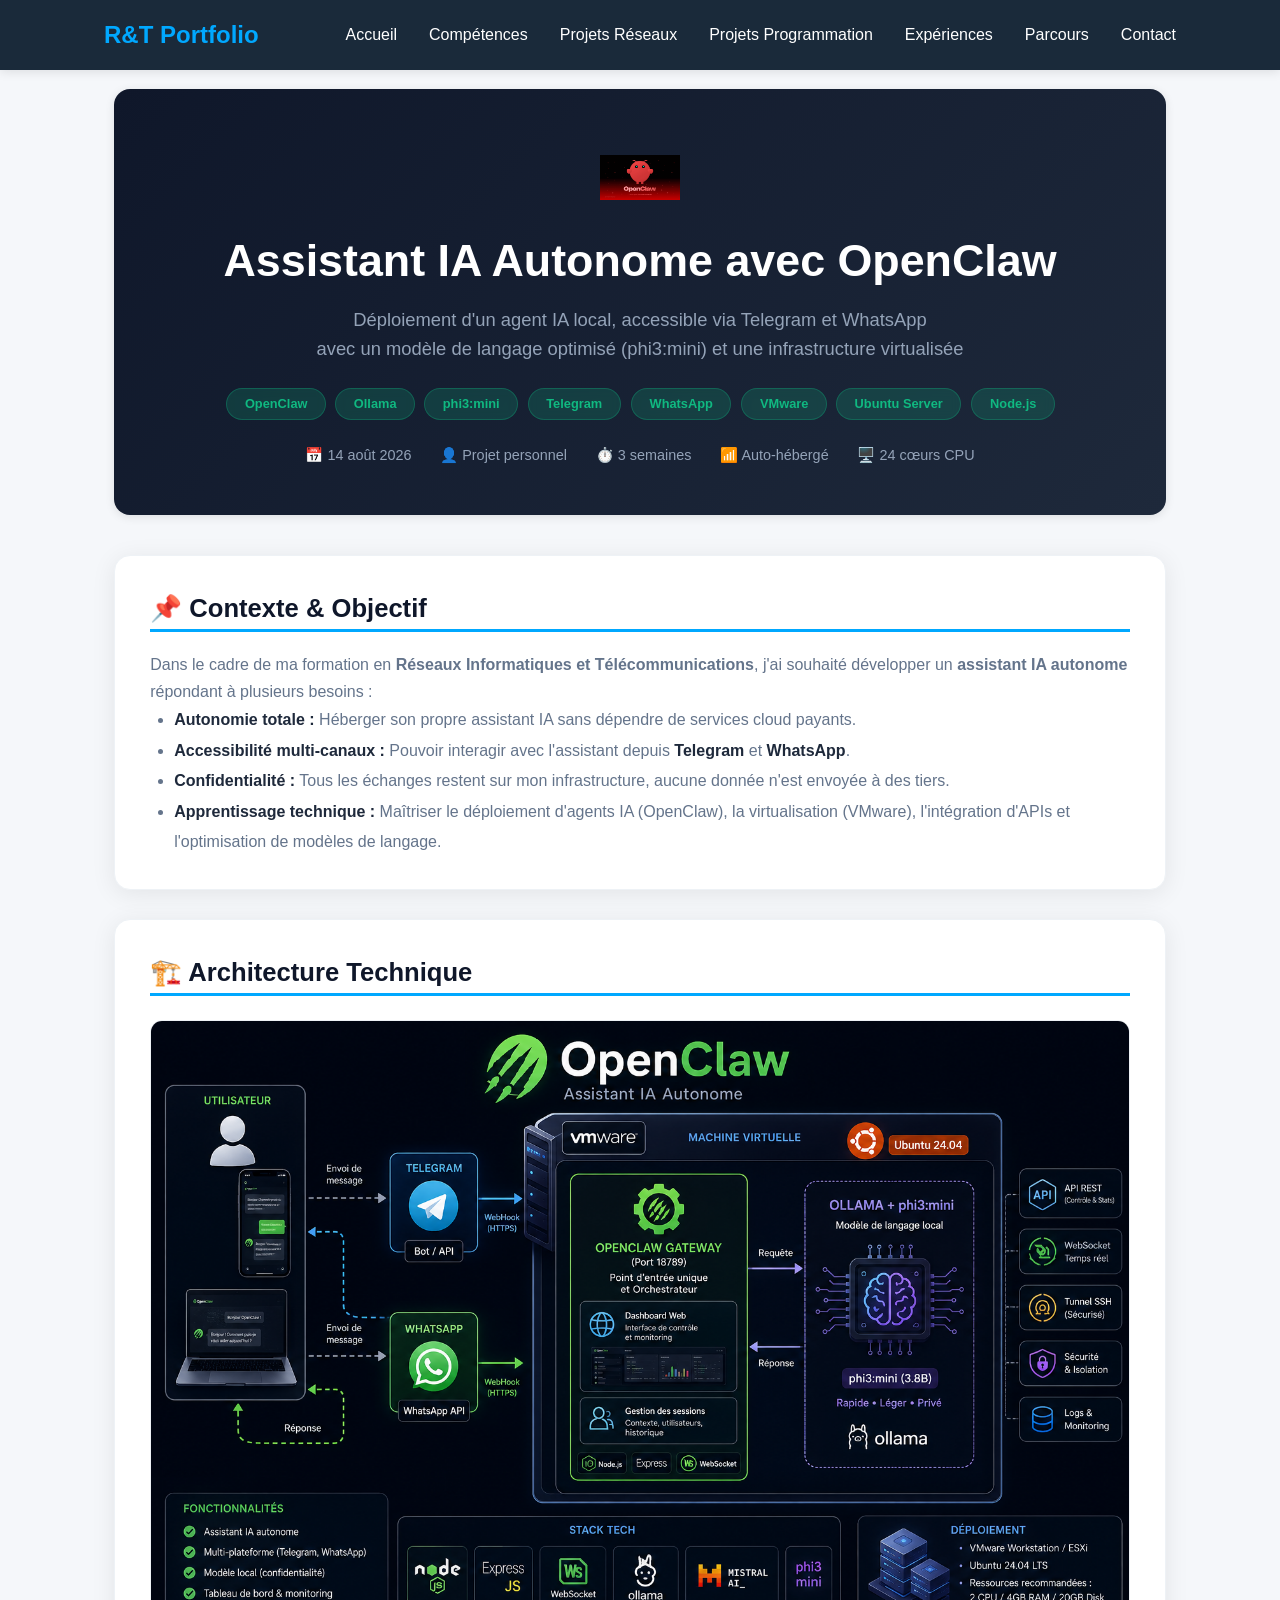
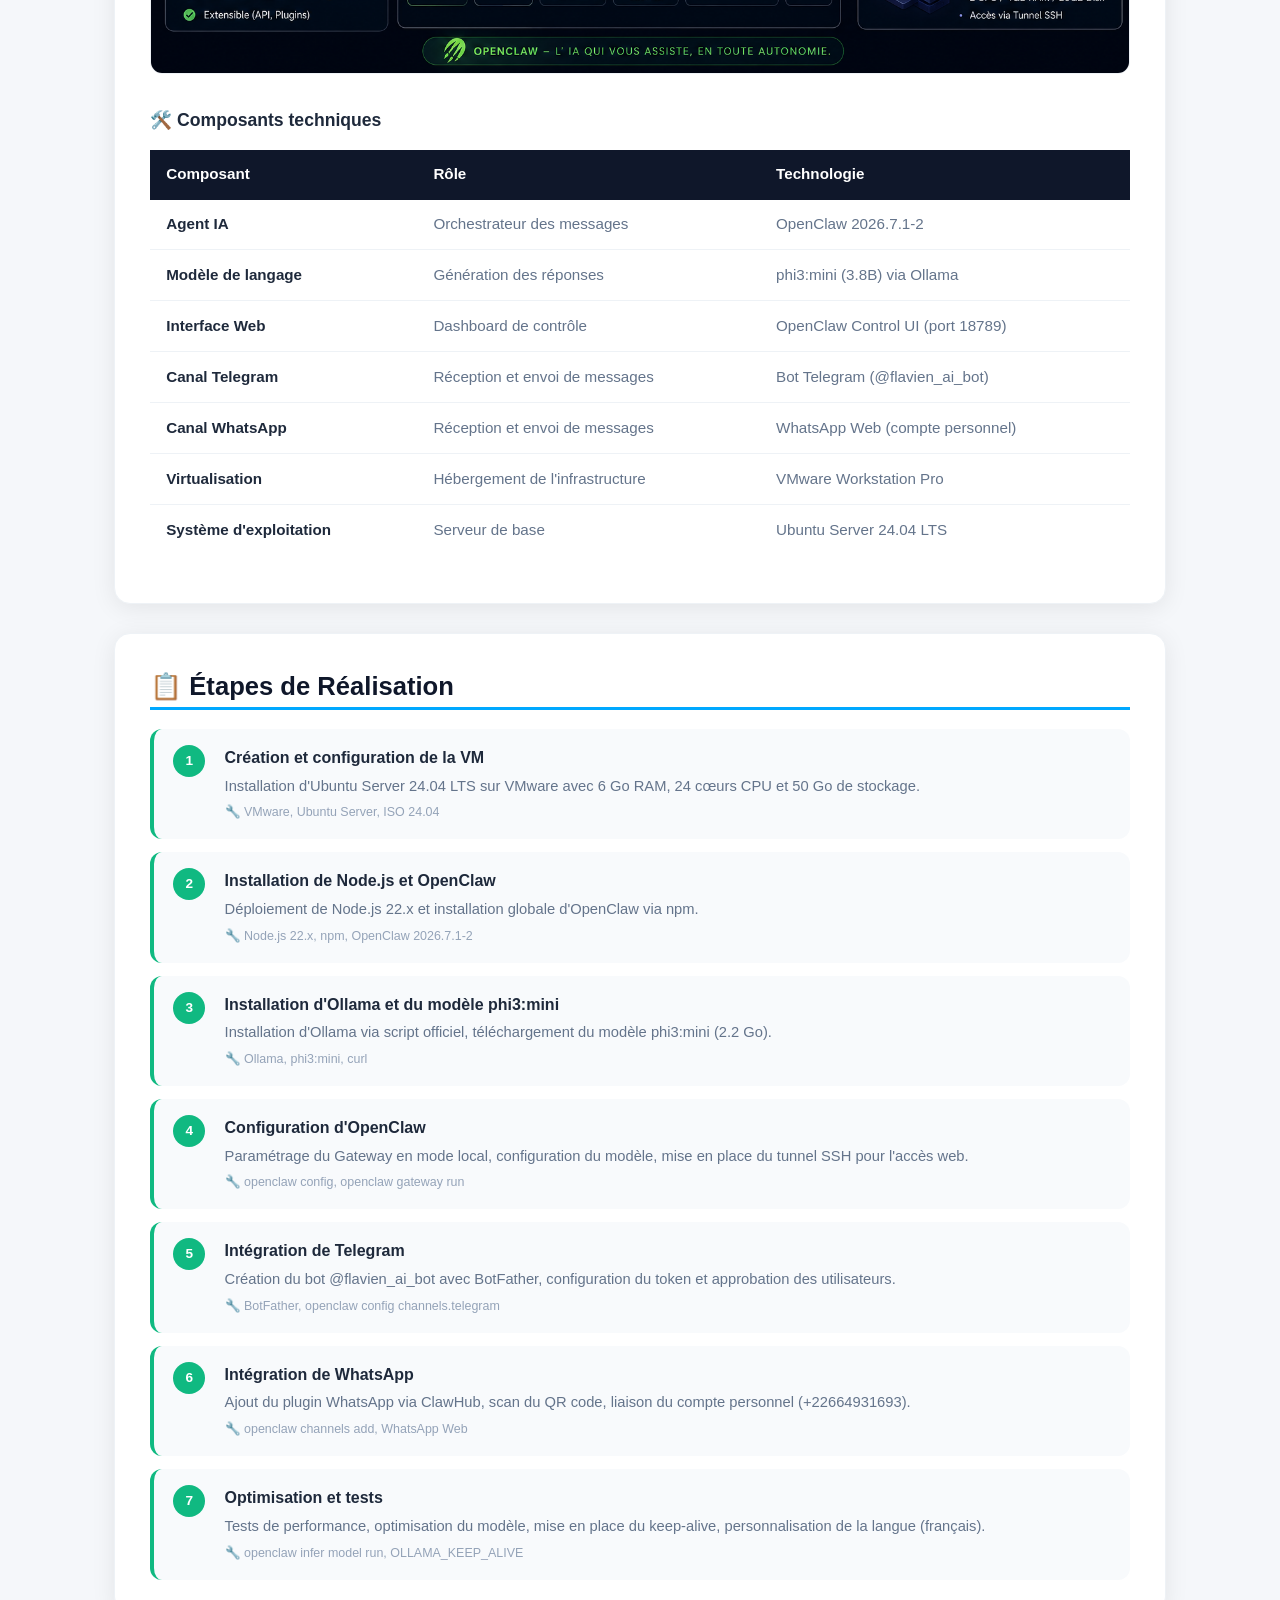
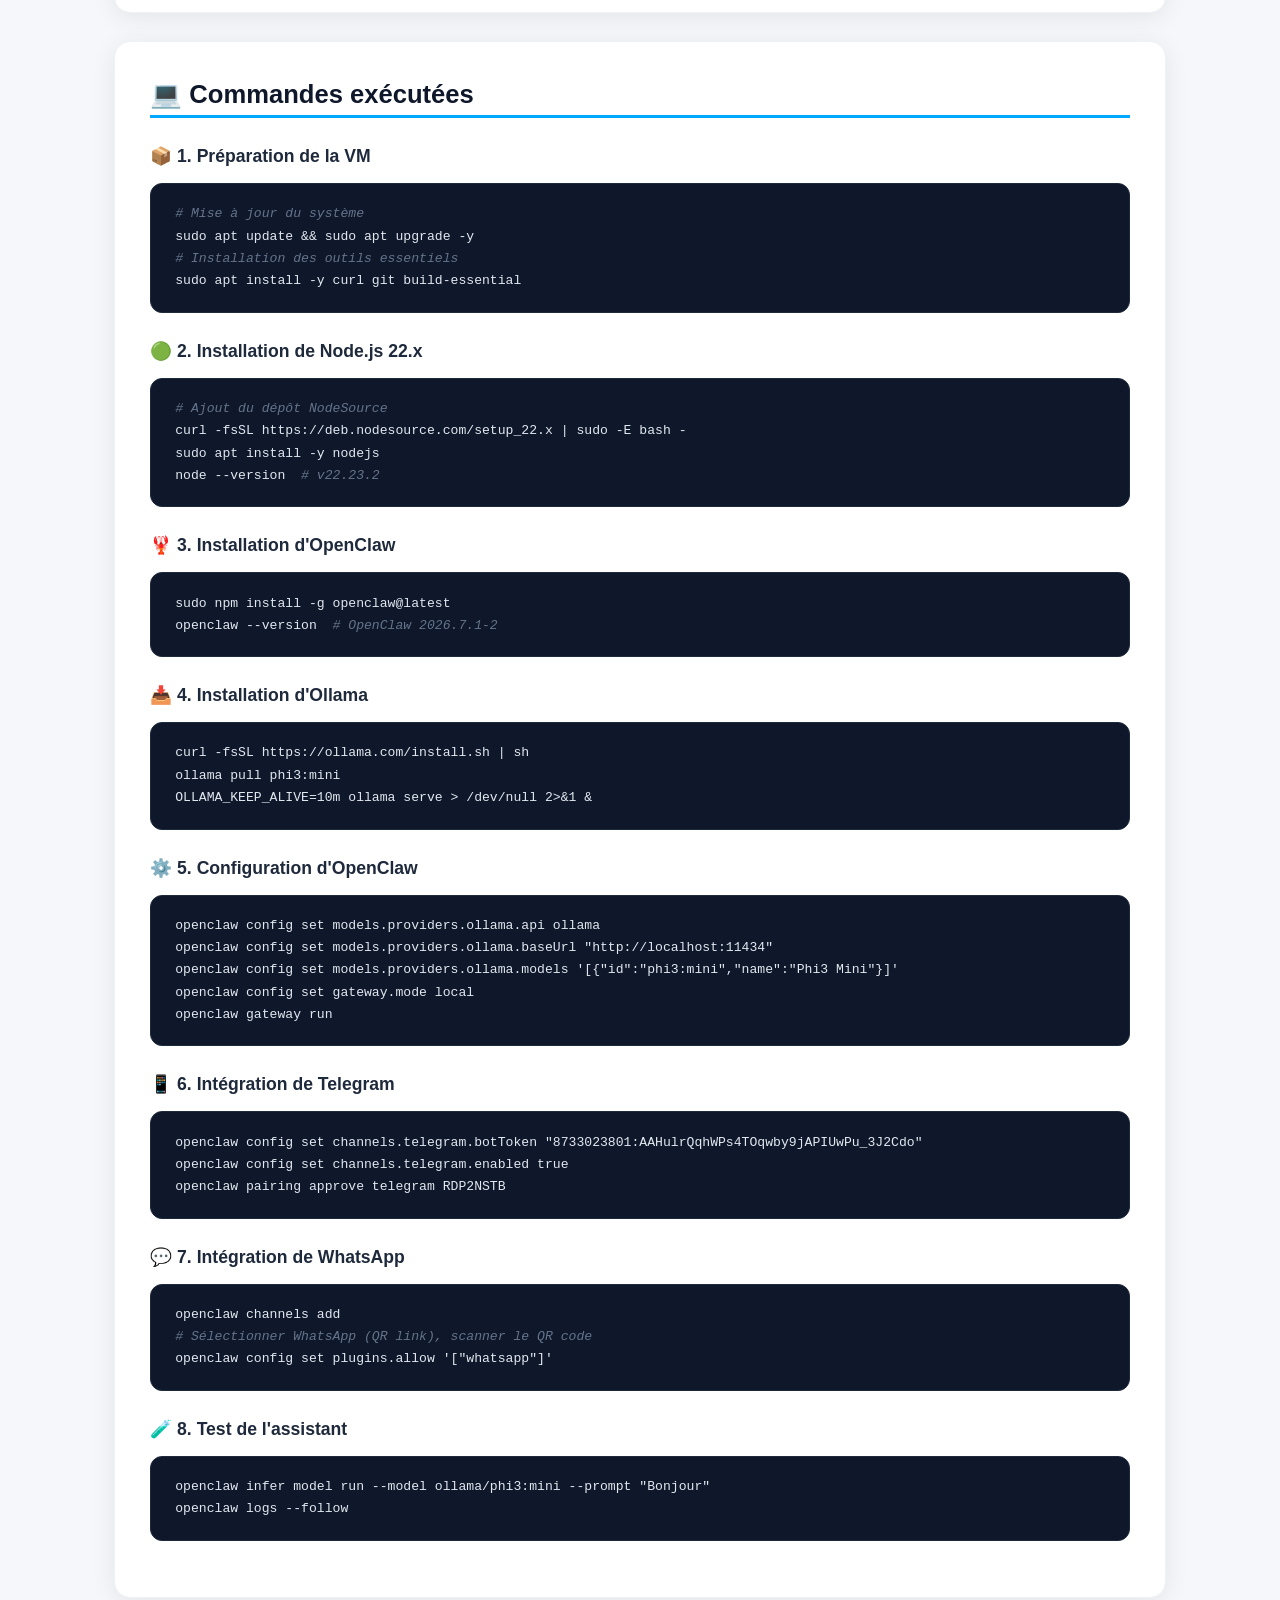
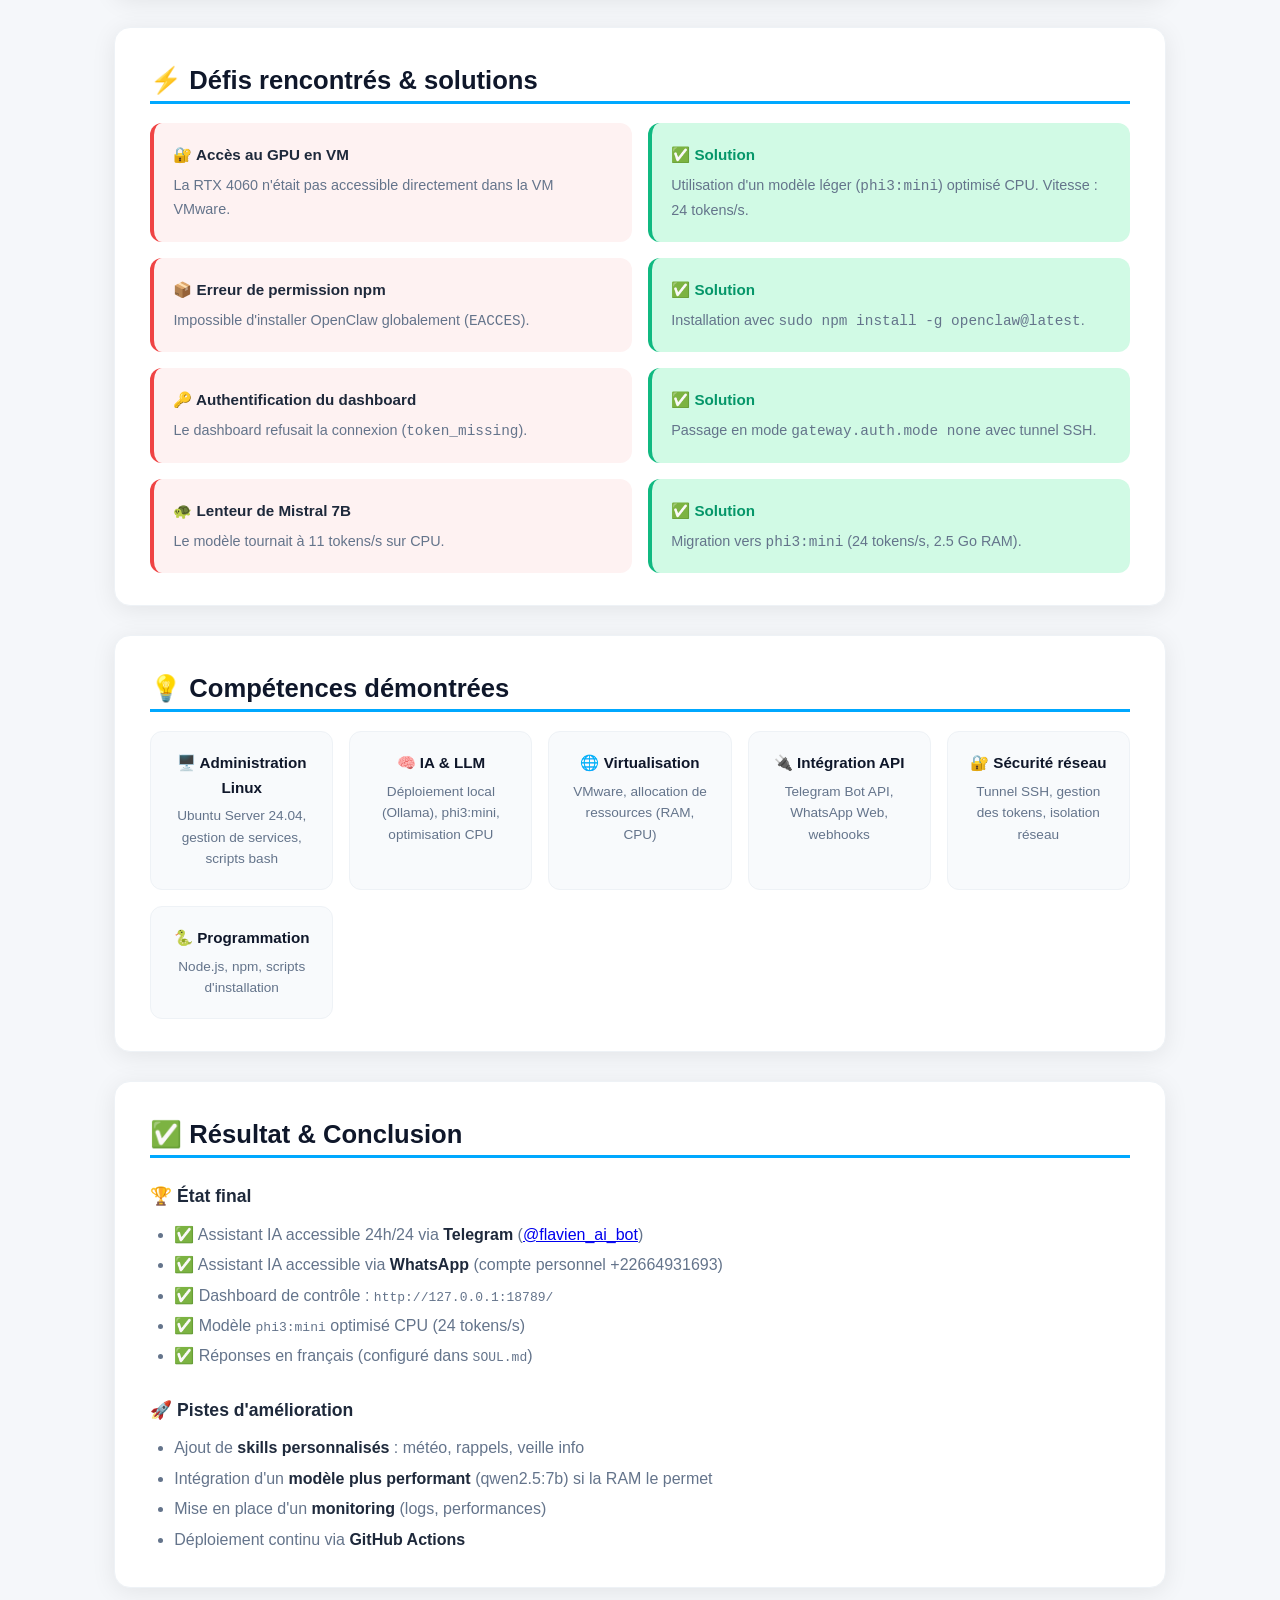
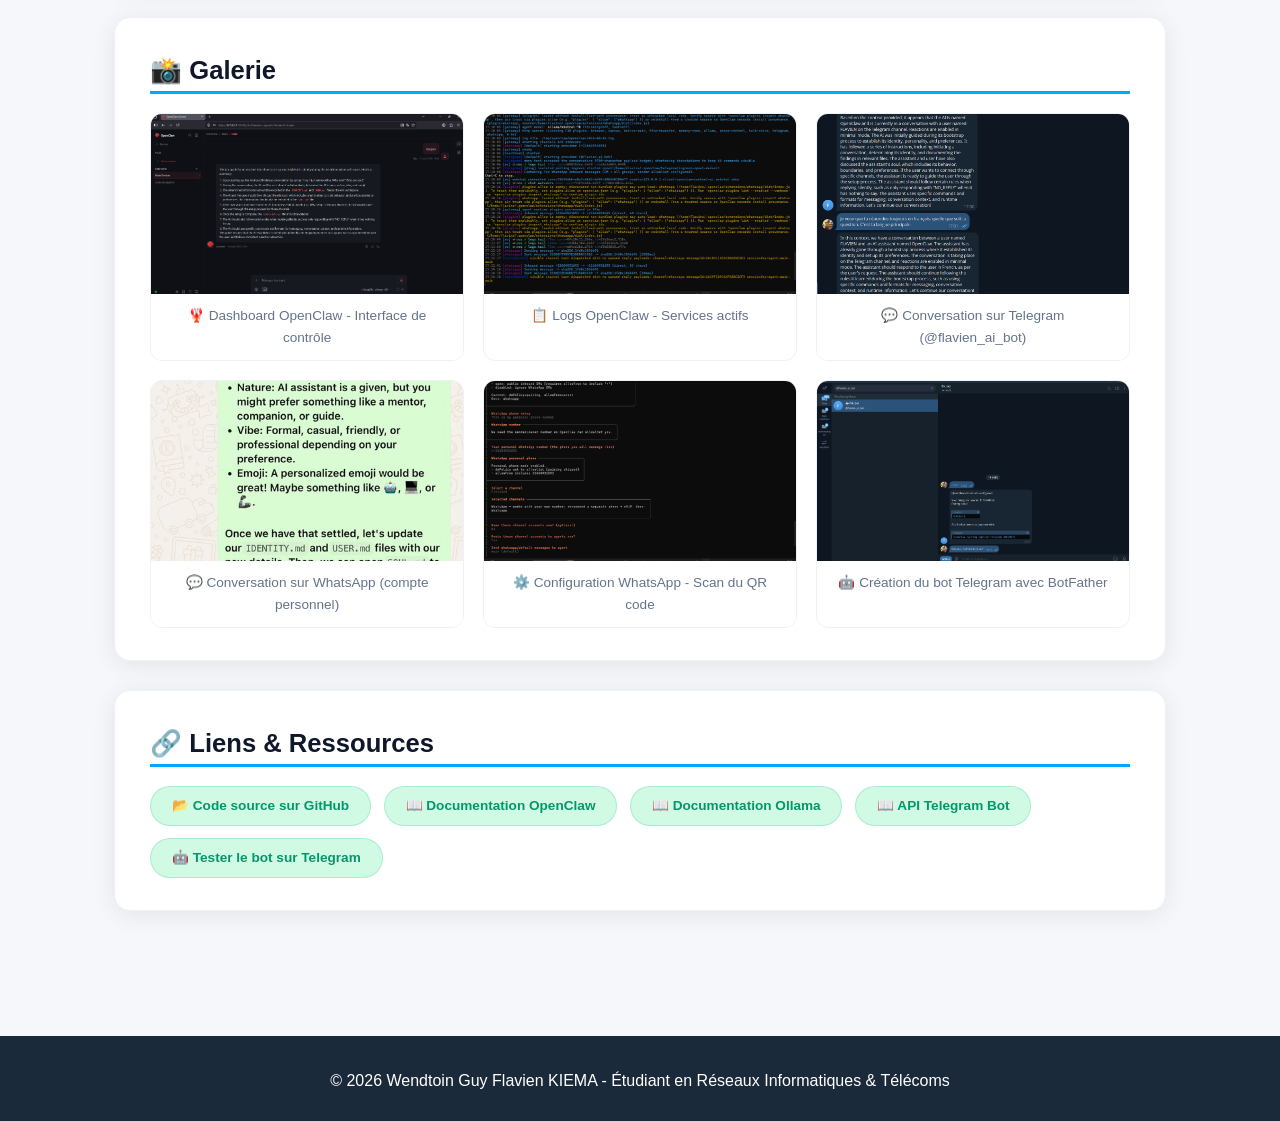
==== commit 43e836ce: "Optimisations de la page vpn personnel" ====
--- a/projets/openclaw-assistant/index.html
+++ b/projets/openclaw-assistant/index.html
@@ -144,9 +144,24 @@
         }
         .code-block .comment { color: #64748b; font-style: italic; }
         .code-block .command { color: #10b981; }
-        .component-table { width: 100%; border-collapse: collapse; margin: 1rem 0; font-size: 0.95rem; }
-        .component-table th { background: var(--primary); color: #fff; padding: 0.8rem 1rem; text-align: left; font-weight: 600; }
-        .component-table td { padding: 0.8rem 1rem; border-bottom: 1px solid #eef2f6; color: var(--text-light); }
+        .component-table {
+            width: 100%;
+            border-collapse: collapse;
+            margin: 1rem 0;
+            font-size: 0.95rem;
+        }
+        .component-table th {
+            background: var(--primary);
+            color: #fff;
+            padding: 0.8rem 1rem;
+            text-align: left;
+            font-weight: 600;
+        }
+        .component-table td {
+            padding: 0.8rem 1rem;
+            border-bottom: 1px solid #eef2f6;
+            color: var(--text-light);
+        }
         .component-table tr:last-child td { border-bottom: none; }
         .component-table tr:hover td { background: #f8fafc; }
         .component-table td strong { color: var(--text); }
@@ -200,33 +215,112 @@
         .competence-item:hover { border-color: var(--accent); transform: translateY(-2px); }
         .competence-item .cat { font-weight: 700; color: var(--primary); font-size: 0.95rem; }
         .competence-item .skills { font-size: 0.85rem; color: var(--text-light); margin-top: 0.3rem; }
+
+        /* ===== GALERIE AVEC LIGHTBOX ===== */
         .galerie-grid {
             display: grid;
-            grid-template-columns: repeat(auto-fit, minmax(280px, 1fr));
-            gap: 1.5rem;
+            grid-template-columns: repeat(auto-fill, minmax(250px, 1fr));
+            gap: 1.2rem;
         }
         .galerie-item {
-            background: #f8fafc;
+            background: var(--white);
             border-radius: 12px;
             overflow: hidden;
             border: 1px solid #eef2f6;
             transition: var(--transition);
-        }
-        .galerie-item:hover { transform: translateY(-4px); box-shadow: var(--shadow); }
+            cursor: pointer;
+        }
+        .galerie-item:hover {
+            transform: translateY(-4px);
+            box-shadow: var(--shadow);
+            border-color: var(--accent);
+        }
         .galerie-item img {
             width: 100%;
-            height: 200px;
+            height: 180px;
             object-fit: cover;
             display: block;
+            transition: var(--transition);
+        }
+        .galerie-item:hover img {
+            transform: scale(1.02);
         }
         .galerie-item .caption {
-            padding: 0.8rem;
+            padding: 0.7rem 1rem;
             text-align: center;
             font-size: 0.85rem;
             color: var(--text-light);
             font-weight: 500;
-        }
-        .ressources-links { display: flex; flex-wrap: wrap; gap: 0.8rem; }
+            background: var(--white);
+        }
+
+        /* ===== LIGHTBOX ===== */
+        .lightbox {
+            display: none;
+            position: fixed;
+            top: 0;
+            left: 0;
+            width: 100%;
+            height: 100%;
+            background: rgba(15, 23, 42, 0.92);
+            z-index: 9999;
+            justify-content: center;
+            align-items: center;
+            cursor: pointer;
+            opacity: 0;
+            transition: opacity 0.3s ease;
+        }
+        .lightbox.active {
+            display: flex;
+            opacity: 1;
+        }
+        .lightbox img {
+            max-width: 90%;
+            max-height: 85%;
+            object-fit: contain;
+            border-radius: 8px;
+            box-shadow: 0 20px 60px rgba(0,0,0,0.6);
+            transform: scale(0.95);
+            transition: transform 0.3s ease;
+        }
+        .lightbox.active img {
+            transform: scale(1);
+        }
+        .lightbox .close-btn {
+            position: absolute;
+            top: 20px;
+            right: 30px;
+            font-size: 2.5rem;
+            color: #fff;
+            background: none;
+            border: none;
+            cursor: pointer;
+            transition: var(--transition);
+            opacity: 0.7;
+        }
+        .lightbox .close-btn:hover {
+            opacity: 1;
+            transform: rotate(90deg);
+        }
+        .lightbox .caption-lightbox {
+            position: absolute;
+            bottom: 30px;
+            left: 50%;
+            transform: translateX(-50%);
+            color: #94a3b8;
+            font-size: 0.95rem;
+            background: rgba(15, 23, 42, 0.7);
+            padding: 0.5rem 1.5rem;
+            border-radius: 50px;
+            backdrop-filter: blur(8px);
+            border: 1px solid rgba(255,255,255,0.1);
+        }
+
+        .ressources-links {
+            display: flex;
+            flex-wrap: wrap;
+            gap: 0.8rem;
+        }
         .ressources-links a {
             background: var(--accent-light);
             color: var(--accent-hover);
@@ -238,7 +332,12 @@
             border: 1px solid rgba(16, 185, 129, 0.2);
             transition: var(--transition);
         }
-        .ressources-links a:hover { background: var(--accent); color: #fff; transform: translateY(-2px); }
+        .ressources-links a:hover {
+            background: var(--accent);
+            color: #fff;
+            transform: translateY(-2px);
+        }
+
         @media (max-width: 768px) {
             .projet-header h1 { font-size: 2rem; }
             .projet-header { padding: 2rem 1.2rem; }
@@ -247,6 +346,7 @@
             .galerie-grid { grid-template-columns: 1fr 1fr; }
             .code-block { padding: 0.8rem 1rem; }
             .code-block code { font-size: 0.7rem; line-height: 1.5; }
+            .lightbox img { max-width: 95%; max-height: 80%; }
         }
         @media (max-width: 480px) {
             .projet-header h1 { font-size: 1.5rem; }
@@ -256,21 +356,28 @@
     </style>
 </head>
 <body>
+
+<!-- ========== NAVIGATION ========== -->
 <header>
     <nav>
-        <div class="logo">R&amp;T Portfolio</div>
+        <a href="#accueil" style="text-decoration:none; color:inherit;">
+          <div class="logo">R&amp;T <span>Portfolio</span></div>
+       </a>
         <ul class="nav-links">
             <li><a href="../../index.html#accueil">Accueil</a></li>
             <li><a href="../../index.html#competences">Compétences</a></li>
             <li><a href="../../index.html#projets-reseaux">Projets Réseaux</a></li>
             <li><a href="../../index.html#projets-prog">Projets Programmation</a></li>
+            <li><a href="../../index.html#experiences">Expériences</a></li>
             <li><a href="../../index.html#parcours">Parcours</a></li>
             <li><a href="../../index.html#contact">Contact</a></li>
         </ul>
     </nav>
 </header>
 
+<!-- ========== PAGE PROJET ========== -->
 <main class="projet-detail">
+
     <a href="../../index.html#projets-prog" class="back-link">← Retour aux projets programmation</a>
 
     <header class="projet-header">
@@ -295,9 +402,13 @@
         </div>
     </header>
 
+    <!-- ===== CONTEXTE ===== -->
     <section class="projet-section">
         <h2>📌 Contexte &amp; Objectif</h2>
-        <p>Dans le cadre de ma formation en <strong>Réseaux Informatiques et Télécommunications</strong>, j'ai souhaité développer un <strong>assistant IA autonome</strong> répondant à plusieurs besoins :</p>
+        <p>
+            Dans le cadre de ma formation en <strong>Réseaux Informatiques et Télécommunications</strong>,
+            j'ai souhaité développer un <strong>assistant IA autonome</strong> répondant à plusieurs besoins :
+        </p>
         <ul>
             <li><strong>Autonomie totale :</strong> Héberger son propre assistant IA sans dépendre de services cloud payants.</li>
             <li><strong>Accessibilité multi-canaux :</strong> Pouvoir interagir avec l'assistant depuis <strong>Telegram</strong> et <strong>WhatsApp</strong>.</li>
@@ -306,12 +417,12 @@
         </ul>
     </section>
 
+    <!-- ===== ARCHITECTURE ===== -->
     <section class="projet-section">
         <h2>🏗️ Architecture Technique</h2>
         <div style="text-align:center; margin: 1.5rem 0;">
-            <img src="../../images/projets/openclaw-assistant/architecture.png" alt="Architecture OpenClaw" style="max-width:100%; border-radius:12px; border:1px solid #eef2f6;">
-        </div>
-
+            <img src="../../images/projets/openclaw-assistant/architecture.png" alt="Architecture OpenClaw" style="max-width:100%; border-radius:12px; border:1px solid #eef2f6; cursor:pointer;" onclick="openLightbox(this.src, 'Architecture technique du système')">
+        </div>
         <h3>🛠️ Composants techniques</h3>
         <table class="component-table">
             <thead><tr><th>Composant</th><th>Rôle</th><th>Technologie</th></tr></thead>
@@ -327,6 +438,7 @@
         </table>
     </section>
 
+    <!-- ===== ÉTAPES ===== -->
     <section class="projet-section">
         <h2>📋 Étapes de Réalisation</h2>
         <div class="timeline-etapes">
@@ -340,6 +452,7 @@
         </div>
     </section>
 
+    <!-- ===== COMMANDES ===== -->
     <section class="projet-section">
         <h2>💻 Commandes exécutées</h2>
         <h3>📦 1. Préparation de la VM</h3>
@@ -347,44 +460,38 @@
 sudo apt update && sudo apt upgrade -y
 <span class="comment"># Installation des outils essentiels</span>
 sudo apt install -y curl git build-essential</code></div>
-
         <h3>🟢 2. Installation de Node.js 22.x</h3>
         <div class="code-block"><code><span class="comment"># Ajout du dépôt NodeSource</span>
 curl -fsSL https://deb.nodesource.com/setup_22.x | sudo -E bash -
 sudo apt install -y nodejs
 node --version  <span class="comment"># v22.23.2</span></code></div>
-
         <h3>🦞 3. Installation d'OpenClaw</h3>
         <div class="code-block"><code>sudo npm install -g openclaw@latest
 openclaw --version  <span class="comment"># OpenClaw 2026.7.1-2</span></code></div>
-
         <h3>📥 4. Installation d'Ollama</h3>
         <div class="code-block"><code>curl -fsSL https://ollama.com/install.sh | sh
 ollama pull phi3:mini
 OLLAMA_KEEP_ALIVE=10m ollama serve > /dev/null 2>&1 &</code></div>
-
         <h3>⚙️ 5. Configuration d'OpenClaw</h3>
         <div class="code-block"><code>openclaw config set models.providers.ollama.api ollama
 openclaw config set models.providers.ollama.baseUrl "http://localhost:11434"
 openclaw config set models.providers.ollama.models '[{"id":"phi3:mini","name":"Phi3 Mini"}]'
 openclaw config set gateway.mode local
 openclaw gateway run</code></div>
-
         <h3>📱 6. Intégration de Telegram</h3>
         <div class="code-block"><code>openclaw config set channels.telegram.botToken "8733023801:AAHulrQqhWPs4TOqwby9jAPIUwPu_3J2Cdo"
 openclaw config set channels.telegram.enabled true
 openclaw pairing approve telegram RDP2NSTB</code></div>
-
         <h3>💬 7. Intégration de WhatsApp</h3>
         <div class="code-block"><code>openclaw channels add
 <span class="comment"># Sélectionner WhatsApp (QR link), scanner le QR code</span>
 openclaw config set plugins.allow '["whatsapp"]'</code></div>
-
         <h3>🧪 8. Test de l'assistant</h3>
         <div class="code-block"><code>openclaw infer model run --model ollama/phi3:mini --prompt "Bonjour"
 openclaw logs --follow</code></div>
     </section>
 
+    <!-- ===== DÉFIS ===== -->
     <section class="projet-section">
         <h2>⚡ Défis rencontrés &amp; solutions</h2>
         <div class="defis-grid">
@@ -399,6 +506,7 @@
         </div>
     </section>
 
+    <!-- ===== COMPÉTENCES ===== -->
     <section class="projet-section">
         <h2>💡 Compétences démontrées</h2>
         <div class="competences-list">
@@ -411,6 +519,7 @@
         </div>
     </section>
 
+    <!-- ===== RÉSULTAT ===== -->
     <section class="projet-section">
         <h2>✅ Résultat &amp; Conclusion</h2>
         <h3>🏆 État final</h3>
@@ -430,36 +539,38 @@
         </ul>
     </section>
 
+    <!-- ===== GALERIE AVEC LIGHTBOX ===== -->
     <section class="projet-section">
         <h2>📸 Galerie</h2>
         <div class="galerie-grid">
-            <div class="galerie-item">
-                <img src="../../images/projets/openclaw-assistant/dashboard.png" alt="Dashboard OpenClaw">
-                <div class="caption">Dashboard OpenClaw - Interface de contrôle</div>
+            <div class="galerie-item" data-src="../../images/projets/openclaw-assistant/dashboard.png">
+                <img src="../../images/projets/openclaw-assistant/dashboard.png" alt="Dashboard OpenClaw" loading="lazy">
+                <div class="caption">🦞 Dashboard OpenClaw - Interface de contrôle</div>
             </div>
-            <div class="galerie-item">
-                <img src="../../images/projets/openclaw-assistant/logs.png" alt="Logs OpenClaw">
-                <div class="caption">Logs OpenClaw - Services actifs</div>
+            <div class="galerie-item" data-src="../../images/projets/openclaw-assistant/logs.png">
+                <img src="../../images/projets/openclaw-assistant/logs.png" alt="Logs OpenClaw" loading="lazy">
+                <div class="caption">📋 Logs OpenClaw - Services actifs</div>
             </div>
-            <div class="galerie-item">
-                <img src="../../images/projets/openclaw-assistant/telegram_conversation.png" alt="Conversation Telegram">
-                <div class="caption">Conversation sur Telegram (@flavien_ai_bot)</div>
+            <div class="galerie-item" data-src="../../images/projets/openclaw-assistant/telegram_conversation.png">
+                <img src="../../images/projets/openclaw-assistant/telegram_conversation.png" alt="Conversation Telegram" loading="lazy">
+                <div class="caption">💬 Conversation sur Telegram (@flavien_ai_bot)</div>
             </div>
-            <div class="galerie-item">
-                <img src="../../images/projets/openclaw-assistant/whatsapp_conversation.jpeg" alt="Conversation WhatsApp">
-                <div class="caption">Conversation sur WhatsApp (compte personnel)</div>
+            <div class="galerie-item" data-src="../../images/projets/openclaw-assistant/whatsapp_conversation.jpeg">
+                <img src="../../images/projets/openclaw-assistant/whatsapp_conversation.jpeg" alt="Conversation WhatsApp" loading="lazy">
+                <div class="caption">💬 Conversation sur WhatsApp (compte personnel)</div>
             </div>
-            <div class="galerie-item">
-                <img src="../../images/projets/openclaw-assistant/whatsapp_configuration.png" alt="Configuration WhatsApp">
-                <div class="caption">Configuration WhatsApp - Scan du QR code</div>
+            <div class="galerie-item" data-src="../../images/projets/openclaw-assistant/whatsapp_configuration.png">
+                <img src="../../images/projets/openclaw-assistant/whatsapp_configuration.png" alt="Configuration WhatsApp" loading="lazy">
+                <div class="caption">⚙️ Configuration WhatsApp - Scan du QR code</div>
             </div>
-            <div class="galerie-item">
-                <img src="../../images/projets/openclaw-assistant/telegram_bot_initialisation.png" alt="Création du bot Telegram">
-                <div class="caption">Création du bot Telegram avec BotFather</div>
+            <div class="galerie-item" data-src="../../images/projets/openclaw-assistant/telegram_bot_initialisation.png">
+                <img src="../../images/projets/openclaw-assistant/telegram_bot_initialisation.png" alt="Création du bot Telegram" loading="lazy">
+                <div class="caption">🤖 Création du bot Telegram avec BotFather</div>
             </div>
         </div>
     </section>
 
+    <!-- ===== RESSOURCES ===== -->
     <section class="projet-section">
         <h2>🔗 Liens &amp; Ressources</h2>
         <div class="ressources-links">
@@ -470,11 +581,72 @@
             <a href="https://t.me/flavien_ai_bot" target="_blank">🤖 Tester le bot sur Telegram</a>
         </div>
     </section>
+
 </main>
 
+<!-- ========== LIGHTBOX ========== -->
+<div class="lightbox" id="lightbox">
+    <button class="close-btn" id="closeLightbox">&times;</button>
+    <img id="lightboxImg" src="" alt="Agrandissement">
+    <div class="caption-lightbox" id="lightboxCaption"></div>
+</div>
+
+<!-- ========== FOOTER ========== -->
 <footer>
     <p>© 2026 Wendtoin Guy Flavien KIEMA - Étudiant en Réseaux Informatiques &amp; Télécoms</p>
 </footer>
-<script src="../../js/main.js"></script>
+
+<!-- ========== JAVASCRIPT LIGHTBOX ========== -->
+<script>
+    document.addEventListener('DOMContentLoaded', function() {
+        const lightbox = document.getElementById('lightbox');
+        const lightboxImg = document.getElementById('lightboxImg');
+        const lightboxCaption = document.getElementById('lightboxCaption');
+        const closeBtn = document.getElementById('closeLightbox');
+
+        const galleryItems = document.querySelectorAll('.galerie-item');
+
+        galleryItems.forEach(item => {
+            item.addEventListener('click', function(e) {
+                const imgSrc = this.dataset.src;
+                const captionText = this.querySelector('.caption')?.textContent || '';
+                lightboxImg.src = imgSrc;
+                lightboxCaption.textContent = captionText;
+                lightbox.classList.add('active');
+                document.body.style.overflow = 'hidden';
+            });
+        });
+
+        function closeLightbox() {
+            lightbox.classList.remove('active');
+            document.body.style.overflow = '';
+        }
+
+        closeBtn.addEventListener('click', closeLightbox);
+        lightbox.addEventListener('click', function(e) {
+            if (e.target === this) {
+                closeLightbox();
+            }
+        });
+
+        document.addEventListener('keydown', function(e) {
+            if (e.key === 'Escape' && lightbox.classList.contains('active')) {
+                closeLightbox();
+            }
+        });
+    });
+
+    // Fonction pour l'image d'architecture (clic direct)
+    function openLightbox(src, caption) {
+        const lightbox = document.getElementById('lightbox');
+        const lightboxImg = document.getElementById('lightboxImg');
+        const lightboxCaption = document.getElementById('lightboxCaption');
+        lightboxImg.src = src;
+        lightboxCaption.textContent = caption || '';
+        lightbox.classList.add('active');
+        document.body.style.overflow = 'hidden';
+    }
+</script>
+
 </body>
 </html>
